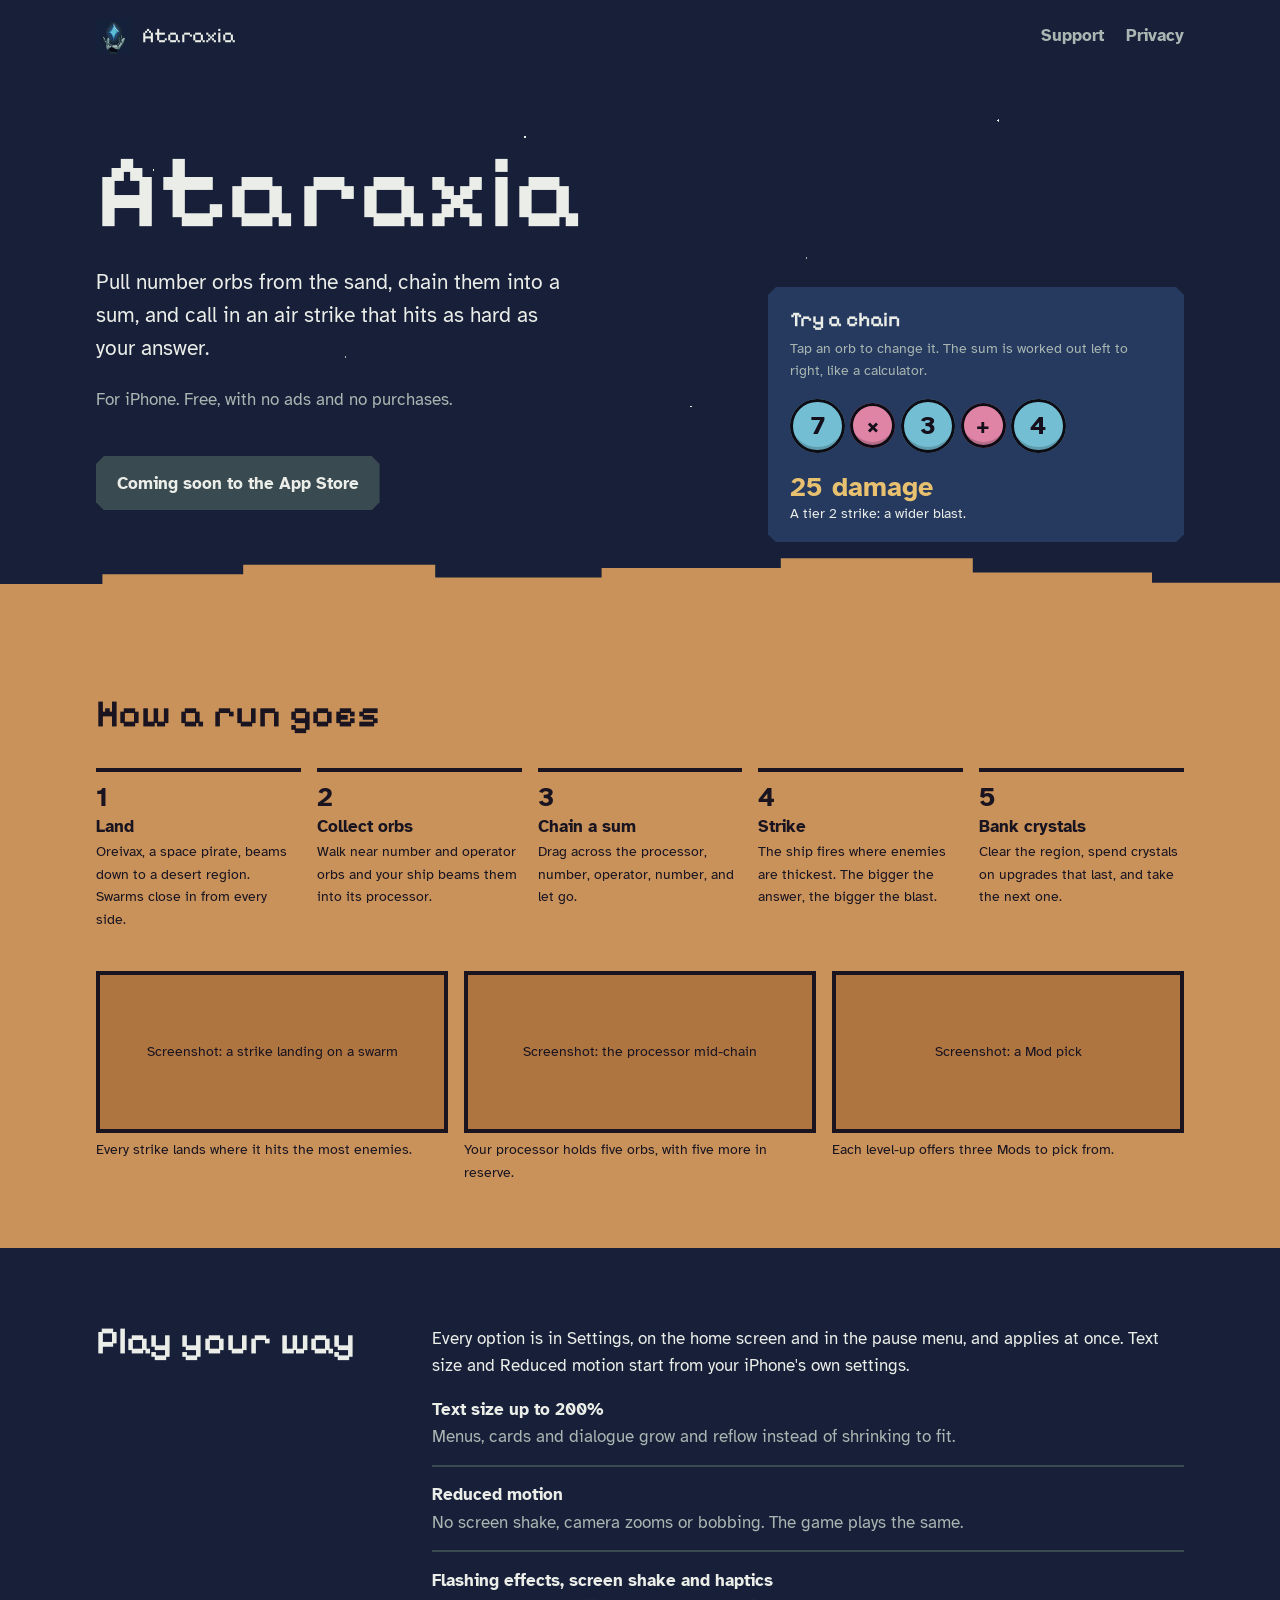
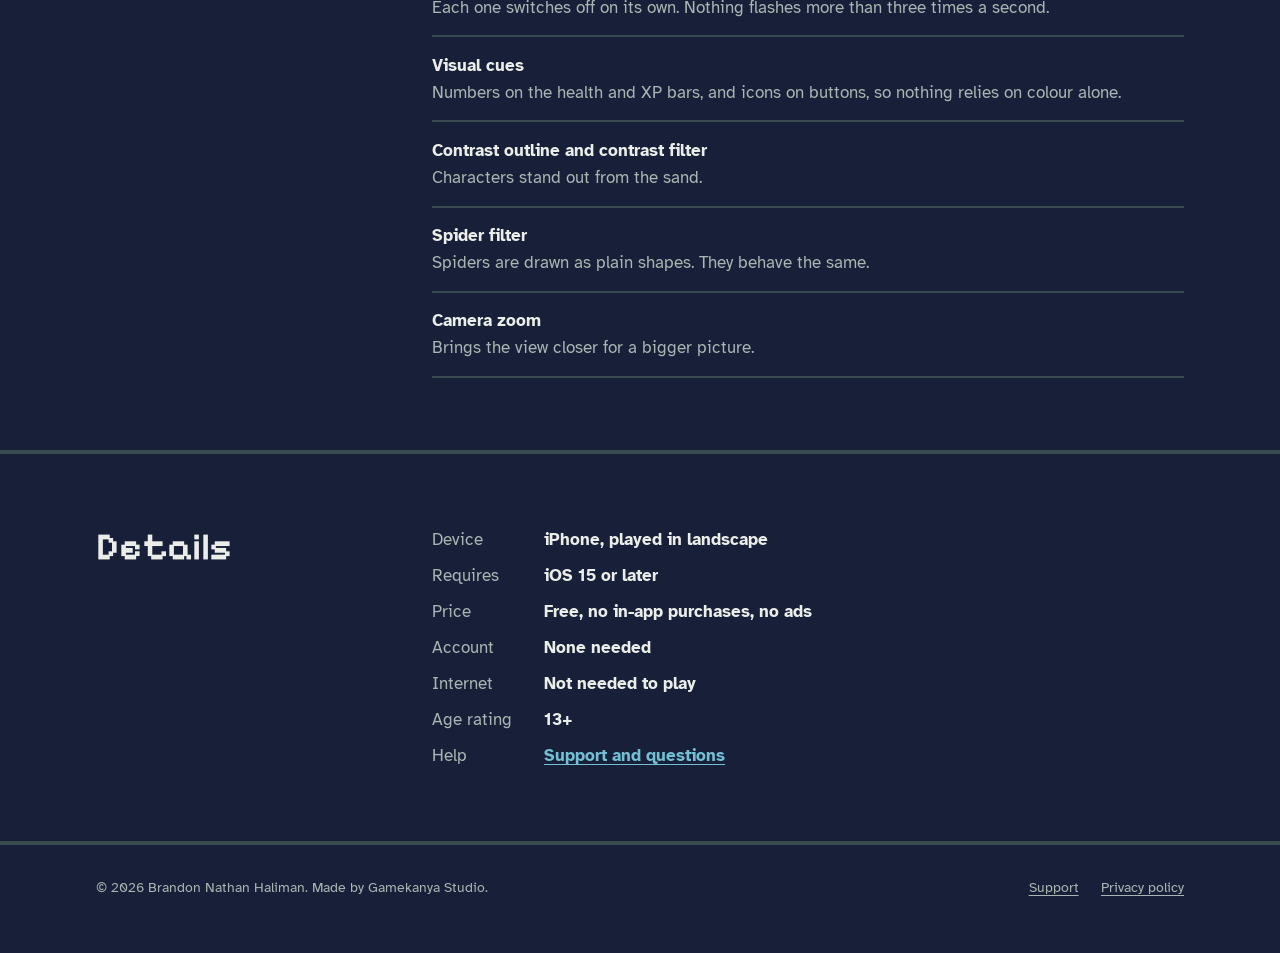
==== index.html @ 7a303ba2 "Add Ataraxia website for GitHub Pages Home (App Store marketing URL), Support and Privacy policy pag" ====
<!doctype html>
<html lang="en">
<head>
  <meta charset="utf-8">
  <meta name="viewport" content="width=device-width, initial-scale=1">
  <title>Ataraxia: chain orbs, call air strikes</title>
  <meta name="description" content="Ataraxia is a top-down action game for iPhone. Pull number orbs from the sand, chain them into a sum and call in an air strike that hits as hard as your answer.">
  <meta property="og:title" content="Ataraxia">
  <meta property="og:description" content="Chain orbs. Call air strikes. A pixel-art action game for iPhone.">
  <meta property="og:image" content="assets/img/icon-512.png">
  <meta name="theme-color" content="#172038">
  <link rel="icon" type="image/png" href="assets/img/favicon-64.png">
  <link rel="apple-touch-icon" href="assets/img/apple-touch-icon.png">
  <link rel="stylesheet" href="assets/site.css">
</head>
<body>
  <a class="skip" href="#main">Skip to content</a>

  <header class="wrap bar">
    <a class="home" href="./"><img src="assets/img/favicon-64.png" alt="" width="36" height="36">Ataraxia</a>
      <nav aria-label="Site">
        <a href="support.html">Support</a>
        <a href="privacy.html">Privacy</a>
      </nav>
    </header>

  <main id="main">
    <div class="sky">
      <img class="ship pixel" src="assets/img/ship.png" alt="" width="223" height="69">
      <section class="wrap hero" aria-labelledby="title">
        <div>
          <h1 id="title">Ataraxia</h1>
          <p class="lede">Pull number orbs from the sand, chain them into a sum, and call in an air strike that hits as hard as your answer.</p>
          <p class="facts-line">For iPhone. Free, with no ads and no purchases.</p>
          <!-- When the app is live: replace this span with
               <a class="store notched" href="[App Store link]">Download on the App Store</a> -->
          <span class="store notched" aria-disabled="true">Coming soon to the App Store</span>
        </div>

        <div class="processor notched" aria-labelledby="try">
          <h2 id="try">Try a chain</h2>
          <p class="hint">Tap an orb to change it. The sum is worked out left to right, like a calculator.</p>
          <div class="chain" id="chain">
            <button class="orb number" type="button" data-kind="number" data-value="7" aria-label="Number 7">7</button>
            <button class="orb operator" type="button" data-kind="operator" data-value="×" aria-label="Times">×</button>
            <button class="orb number" type="button" data-kind="number" data-value="3" aria-label="Number 3">3</button>
            <button class="orb operator" type="button" data-kind="operator" data-value="+" aria-label="Plus">+</button>
            <button class="orb number" type="button" data-kind="number" data-value="4" aria-label="Number 4">4</button>
          </div>
          <p class="result" id="result" aria-live="polite">25 damage<small>A tier 2 strike: a wider blast.</small></p>
        </div>
      </section>
      <div class="ground" aria-hidden="true"></div>
    </div>

      <section class="field" aria-labelledby="how">
        <div class="wrap">
          <h2 id="how">How a run goes</h2>
          <ol class="run">
            <li><h3>Land</h3><p>Oreivax, a space pirate, beams down to a desert region. Swarms close in from every side.</p></li>
            <li><h3>Collect orbs</h3><p>Walk near number and operator orbs and your ship beams them into its processor.</p></li>
            <li><h3>Chain a sum</h3><p>Drag across the processor, number, operator, number, and let go.</p></li>
            <li><h3>Strike</h3><p>The ship fires where enemies are thickest. The bigger the answer, the bigger the blast.</p></li>
            <li><h3>Bank crystals</h3><p>Clear the region, spend crystals on upgrades that last, and take the next one.</p></li>
          </ol>

          <div class="shots">
            <!-- Replace each .frame div with <img src="assets/img/shot-1.png" alt="..."> using your App Store screenshots -->
            <figure><div class="frame">Screenshot: a strike landing on a swarm</div><figcaption>Every strike lands where it hits the most enemies.</figcaption></figure>
            <figure><div class="frame">Screenshot: the processor mid-chain</div><figcaption>Your processor holds five orbs, with five more in reserve.</figcaption></figure>
            <figure><div class="frame">Screenshot: a Mod pick</div><figcaption>Each level-up offers three Mods to pick from.</figcaption></figure>
          </div>
        </div>
      </section>

      <section class="band" aria-labelledby="ways">
        <div class="wrap split">
          <div>
            <h2 id="ways">Play your way</h2>
          </div>
          <div>
            <p>Every option is in Settings, on the home screen and in the pause menu, and applies at once. Text size and Reduced motion start from your iPhone's own settings.</p>
            <ul class="options">
              <li><strong>Text size up to 200%</strong><span>Menus, cards and dialogue grow and reflow instead of shrinking to fit.</span></li>
              <li><strong>Reduced motion</strong><span>No screen shake, camera zooms or bobbing. The game plays the same.</span></li>
              <li><strong>Flashing effects, screen shake and haptics</strong><span>Each one switches off on its own. Nothing flashes more than three times a second.</span></li>
              <li><strong>Visual cues</strong><span>Numbers on the health and XP bars, and icons on buttons, so nothing relies on colour alone.</span></li>
              <li><strong>Contrast outline and contrast filter</strong><span>Characters stand out from the sand.</span></li>
              <li><strong>Spider filter</strong><span>Spiders are drawn as plain shapes. They behave the same.</span></li>
              <li><strong>Camera zoom</strong><span>Brings the view closer for a bigger picture.</span></li>
            </ul>
          </div>
        </div>
      </section>

      <section class="band" aria-labelledby="details">
        <div class="wrap split">
          <div>
            <h2 id="details">Details</h2>
          </div>
          <dl class="facts">
            <dt>Device</dt><dd>iPhone, played in landscape</dd>
            <dt>Requires</dt><dd>iOS 15 or later</dd>
            <dt>Price</dt><dd>Free, no in-app purchases, no ads</dd>
            <dt>Account</dt><dd>None needed</dd>
            <dt>Internet</dt><dd>Not needed to play</dd>
            <dt>Age rating</dt><dd>13+</dd>
            <dt>Help</dt><dd><a href="support.html">Support and questions</a></dd>
          </dl>
        </div>
      </section>
  </main>

  <footer class="foot">
    <div class="wrap">
      <p>© 2026 Brandon Nathan Haliman. Made by Gamekanya Studio.</p>
      <nav aria-label="Footer">
        <a href="support.html">Support</a>
        <a href="privacy.html">Privacy policy</a>
      </nav>
    </div>
  </footer>

  <script src="assets/chain.js" defer></script>
</body>
</html>
---- assets/site.css ----
/* Ataraxia website. Colours are the game's Apollo palette; Pixelify Sans is the game's title font. */

@font-face {
  font-family: "Pixelify Sans";
  src: url("fonts/PixelifySans.woff2") format("woff2");
  font-weight: 400 700;
  font-display: swap;
}
@font-face {
  font-family: "Atkinson Hyperlegible";
  src: url("fonts/atkinson-hyperlegible-latin-400-normal.woff2") format("woff2");
  font-weight: 400;
  font-display: swap;
}
@font-face {
  font-family: "Atkinson Hyperlegible";
  src: url("fonts/atkinson-hyperlegible-latin-400-italic.woff2") format("woff2");
  font-weight: 400;
  font-style: italic;
  font-display: swap;
}
@font-face {
  font-family: "Atkinson Hyperlegible";
  src: url("fonts/atkinson-hyperlegible-latin-700-normal.woff2") format("woff2");
  font-weight: 700;
  font-display: swap;
}

:root {
  --night: #172038;   /* sky and page */
  --deep: #253a5e;    /* panels */
  --slate: #394a50;   /* quiet panels, rules */
  --sand: #c8925a;    /* arena ground */
  --sand-dark: #ae7541;
  --crystal: #73bed3; /* number orbs, links */
  --operator: #df84a5;/* operator orbs */
  --gold: #e8c170;    /* results, strike */
  --text: #ebede9;
  --muted: #a8b5b2;

  --display: "Pixelify Sans", ui-monospace, monospace;
  --body: "Atkinson Hyperlegible", system-ui, -apple-system, sans-serif;

  --measure: 38rem;
  --step--1: 0.875rem;
  --step-0: 1.0625rem;
  --step-1: 1.3rem;
  --step-2: 1.7rem;
  --step-3: 2.4rem;
  --step-4: clamp(3.2rem, 9vw, 6.5rem);
  --notch: 8px;
}

*, *::before, *::after { box-sizing: border-box; }

html { background: var(--night); color: var(--text); }

body {
  margin: 0;
  font-family: var(--body);
  font-size: var(--step-0);
  line-height: 1.6;
  -webkit-text-size-adjust: 100%;
}

img.pixel { image-rendering: pixelated; }

a { color: var(--crystal); text-underline-offset: 0.18em; }
a:hover { color: var(--text); }

:focus-visible {
  outline: 3px solid var(--gold);
  outline-offset: 3px;
}

.skip {
  position: absolute;
  left: 1rem;
  top: -4rem;
  background: var(--gold);
  color: var(--night);
  padding: 0.5rem 0.9rem;
  font-weight: 700;
  z-index: 10;
}
.skip:focus { top: 1rem; }

h1, h2, h3 {
  font-family: var(--display);
  font-weight: 600;
  line-height: 1.1;
  margin: 0;
}
h2 { font-size: var(--step-3); }
h3 { font-size: var(--step-1); }

p { margin: 0 0 1em; }

.wrap {
  width: min(100% - 2.5rem, 68rem);
  margin-inline: auto;
}

/* Notched pixel corners, the same cut the game's UI frames use */
.notched {
  clip-path: polygon(
    var(--notch) 0, calc(100% - var(--notch)) 0, 100% var(--notch),
    100% calc(100% - var(--notch)), calc(100% - var(--notch)) 100%,
    var(--notch) 100%, 0 calc(100% - var(--notch)), 0 var(--notch));
}

/* ---------- Top bar ---------- */

.bar {
  display: flex;
  align-items: center;
  justify-content: space-between;
  gap: 1rem;
  padding-block: 1.1rem;
}
.bar .home {
  display: inline-flex;
  align-items: center;
  gap: 0.6rem;
  font-family: var(--display);
  font-size: var(--step-1);
  color: var(--text);
  text-decoration: none;
}
.bar .home img { width: 36px; height: 36px; border-radius: 8px; }
.bar nav { display: flex; gap: 1.4rem; }
.bar nav a { color: var(--muted); text-decoration: none; font-weight: 700; }
.bar nav a:hover, .bar nav a[aria-current="page"] { color: var(--text); }
.bar nav a[aria-current="page"] { text-decoration: underline; text-decoration-color: var(--gold); text-decoration-thickness: 2px; }

/* ---------- Landing: sky over sand ---------- */

.sky {
  position: relative;
  overflow: hidden;
  background:
    radial-gradient(2px 2px at 12% 18%, var(--text) 50%, transparent 51%),
    radial-gradient(2px 2px at 27% 52%, var(--muted) 50%, transparent 51%),
    radial-gradient(2px 2px at 41% 12%, var(--text) 50%, transparent 51%),
    radial-gradient(2px 2px at 63% 34%, var(--muted) 50%, transparent 51%),
    radial-gradient(2px 2px at 78% 9%, var(--text) 50%, transparent 51%),
    radial-gradient(2px 2px at 88% 46%, var(--muted) 50%, transparent 51%),
    radial-gradient(2px 2px at 54% 61%, var(--text) 50%, transparent 51%),
    var(--night);
}

.hero {
  position: relative;
  z-index: 1;
  display: grid;
  grid-template-columns: minmax(0, 1fr) minmax(0, 26rem);
  gap: 2.5rem 3rem;
  align-items: end;
  padding-block: 4rem 0;
}

.hero h1 {
  font-size: var(--step-4);
  letter-spacing: 0.01em;
}
.hero .lede {
  font-size: var(--step-1);
  max-width: 30rem;
  margin-top: 1rem;
  color: var(--text);
}
.hero .facts-line { color: var(--muted); margin-top: 0.5rem; }

.store {
  display: inline-block;
  margin-top: 1.6rem;
  padding: 0.85rem 1.3rem;
  background: var(--gold);
  color: var(--night);
  font-weight: 700;
  text-decoration: none;
}
.store[aria-disabled="true"] { background: var(--slate); color: var(--text); cursor: default; }

.ship {
  position: absolute;
  top: 0.5rem;
  right: -240px;
  width: 223px;
  animation: cross 26s linear 0.6s 1 forwards;
}
@keyframes cross {
  to { transform: translateX(calc(-100vw - 260px)); }
}

/* The dune: a stepped pixel edge between sky and ground */
.ground {
  height: 64px;
  margin-top: 3rem;
  margin-bottom: -1px;   /* no hairline seam against the sand section below */
  background: var(--sand);
  clip-path: polygon(0 40%, 8% 40%, 8% 25%, 19% 25%, 19% 10%, 34% 10%, 34% 30%, 47% 30%, 47% 15%, 61% 15%, 61% 0, 76% 0, 76% 22%, 90% 22%, 90% 38%, 100% 38%, 100% 100%, 0 100%);
}

/* ---------- The processor demo ---------- */

.processor {
  background: var(--deep);
  padding: 1.4rem 1.4rem 1.2rem;
  margin-bottom: -2rem;
  position: relative;
  z-index: 1;
}
.processor h2 { font-size: var(--step-1); }
.processor p.hint { color: var(--muted); font-size: var(--step--1); margin: 0.35rem 0 1rem; }

.chain {
  display: flex;
  align-items: center;
  gap: 0.35rem;
  flex-wrap: wrap;
}
.orb {
  width: 3.4rem;
  height: 3.4rem;
  border: 0;
  border-radius: 50%;
  font-family: var(--body);
  font-size: 1.6rem;
  font-weight: 700;
  color: #140f1a;
  cursor: pointer;
  box-shadow: inset 0 0 0 3px #0d0b14, inset 0 -6px 0 rgba(0, 0, 0, 0.18);
}
.orb.number { background: var(--crystal); }
.orb.operator { background: var(--operator); width: 2.8rem; height: 2.8rem; font-size: 1.4rem; }
.orb:active { transform: translateY(2px); }

.result {
  margin: 1.1rem 0 0;
  font-weight: 700;
  font-size: var(--step-2);
  line-height: 1.2;
  color: var(--gold);
}
.result small {
  display: block;
  font-weight: 400;
  margin-top: 0.2rem;
  font-family: var(--body);
  font-size: var(--step--1);
  color: var(--text);
}

/* ---------- Sections on the ground ---------- */

.field { background: var(--sand); color: #1a1420; padding-block: 4.5rem 4rem; }
.field a { color: #1a1420; }
.field h2 { color: #1a1420; }

.run {
  list-style: none;
  padding: 0;
  margin: 2rem 0 0;
  display: grid;
  grid-template-columns: repeat(5, minmax(0, 1fr));
  gap: 1rem;
  counter-reset: step;
}
.run li {
  counter-increment: step;
  border-top: 4px solid #1a1420;
  padding-top: 0.8rem;
}
.run li::before {
  content: counter(step);
  font-weight: 700;
  font-size: var(--step-2);
  display: block;
  line-height: 1;
  margin-bottom: 0.4rem;
}
.run h3 { font-size: var(--step-0); font-family: var(--body); font-weight: 700; margin-bottom: 0.3rem; }
.run p { font-size: var(--step--1); margin: 0; }

.shots {
  display: grid;
  grid-template-columns: repeat(3, minmax(0, 1fr));
  gap: 1rem;
  margin-top: 2.5rem;
}
.shots figure { margin: 0; }
.shots .frame {
  aspect-ratio: 2622 / 1206;
  background: var(--sand-dark);
  border: 4px solid #1a1420;
  display: grid;
  place-items: center;
  font-size: var(--step--1);
  text-align: center;
  padding: 0.5rem;
}
.shots img { width: 100%; height: auto; display: block; border: 4px solid #1a1420; }
.shots figcaption { font-size: var(--step--1); margin-top: 0.4rem; }

/* ---------- Night sections ---------- */

.band { padding-block: 4.5rem; }
.band + .band { border-top: 4px solid var(--slate); }

.split {
  display: grid;
  grid-template-columns: minmax(0, 18rem) minmax(0, 1fr);
  gap: 1.5rem 3rem;
}
.split > div > p:first-child { margin-top: 0.3rem; }

.options { list-style: none; padding: 0; margin: 0; }
.options li {
  padding: 0.9rem 0;
  border-bottom: 2px solid var(--slate);
}
.options li:first-child { padding-top: 0; }
.options strong { display: block; font-size: var(--step-0); }
.options span { color: var(--muted); }

.facts {
  display: grid;
  grid-template-columns: max-content 1fr;
  gap: 0.55rem 2rem;
  margin: 0;
}
.facts dt { color: var(--muted); }
.facts dd { margin: 0; font-weight: 700; }

/* ---------- Reading pages (privacy, support) ---------- */

.page { padding-block: 3rem 5rem; }
.page header { max-width: var(--measure); margin-bottom: 2.5rem; }
.page h1 { font-size: var(--step-3); margin-bottom: 0.6rem; }
.page .updated { color: var(--muted); }
.prose { max-width: var(--measure); }
.prose h2 { font-size: var(--step-1); margin: 2.4rem 0 0.7rem; color: var(--gold); }
.prose ul { padding-left: 1.2rem; margin: 0 0 1em; }
.prose li { margin-bottom: 0.4rem; }

.contact {
  background: var(--deep);
  padding: 1.3rem 1.4rem;
  margin: 0 0 2.5rem;
  max-width: var(--measure);
}
.contact p { margin: 0; }
.contact a { font-weight: 700; font-size: var(--step-1); }

details {
  border-bottom: 2px solid var(--slate);
  max-width: var(--measure);
}
summary {
  cursor: pointer;
  padding: 1rem 0;
  font-weight: 700;
  list-style: none;
  display: flex;
  justify-content: space-between;
  gap: 1rem;
}
summary::-webkit-details-marker { display: none; }
summary::after {
  content: "+";
  font-family: var(--display);
  color: var(--crystal);
  font-size: 1.4rem;
  line-height: 1;
}
details[open] summary::after { content: "\2212"; }
details > div { padding-bottom: 1rem; }

/* ---------- Footer ---------- */

.foot {
  border-top: 4px solid var(--slate);
  padding-block: 2rem 2.5rem;
  color: var(--muted);
  font-size: var(--step--1);
}
.foot .wrap { display: flex; flex-wrap: wrap; justify-content: space-between; gap: 1rem; }
.foot nav { display: flex; gap: 1.4rem; }
.foot a { color: var(--muted); }

/* ---------- Small screens ---------- */

@media (max-width: 860px) {
  .hero { grid-template-columns: 1fr; padding-top: 2rem; }
  .run { grid-template-columns: 1fr 1fr; }
  .shots { grid-template-columns: 1fr; }
  .split { grid-template-columns: 1fr; }
}
@media (max-width: 480px) {
  .run { grid-template-columns: 1fr; }
  .bar nav { gap: 1rem; }
  .orb { width: 3rem; height: 3rem; }
  .orb.operator { width: 2.5rem; height: 2.5rem; }
}

@media (max-width: 600px) {
  .ship { display: none; }
}

@media (prefers-reduced-motion: reduce) {
  .ship { animation: none; right: 4%; }
  .orb:active { transform: none; }
}

/* Long addresses (the support email) wrap instead of overflowing on narrow phones. */
a[href^="mailto:"] { overflow-wrap: anywhere; }
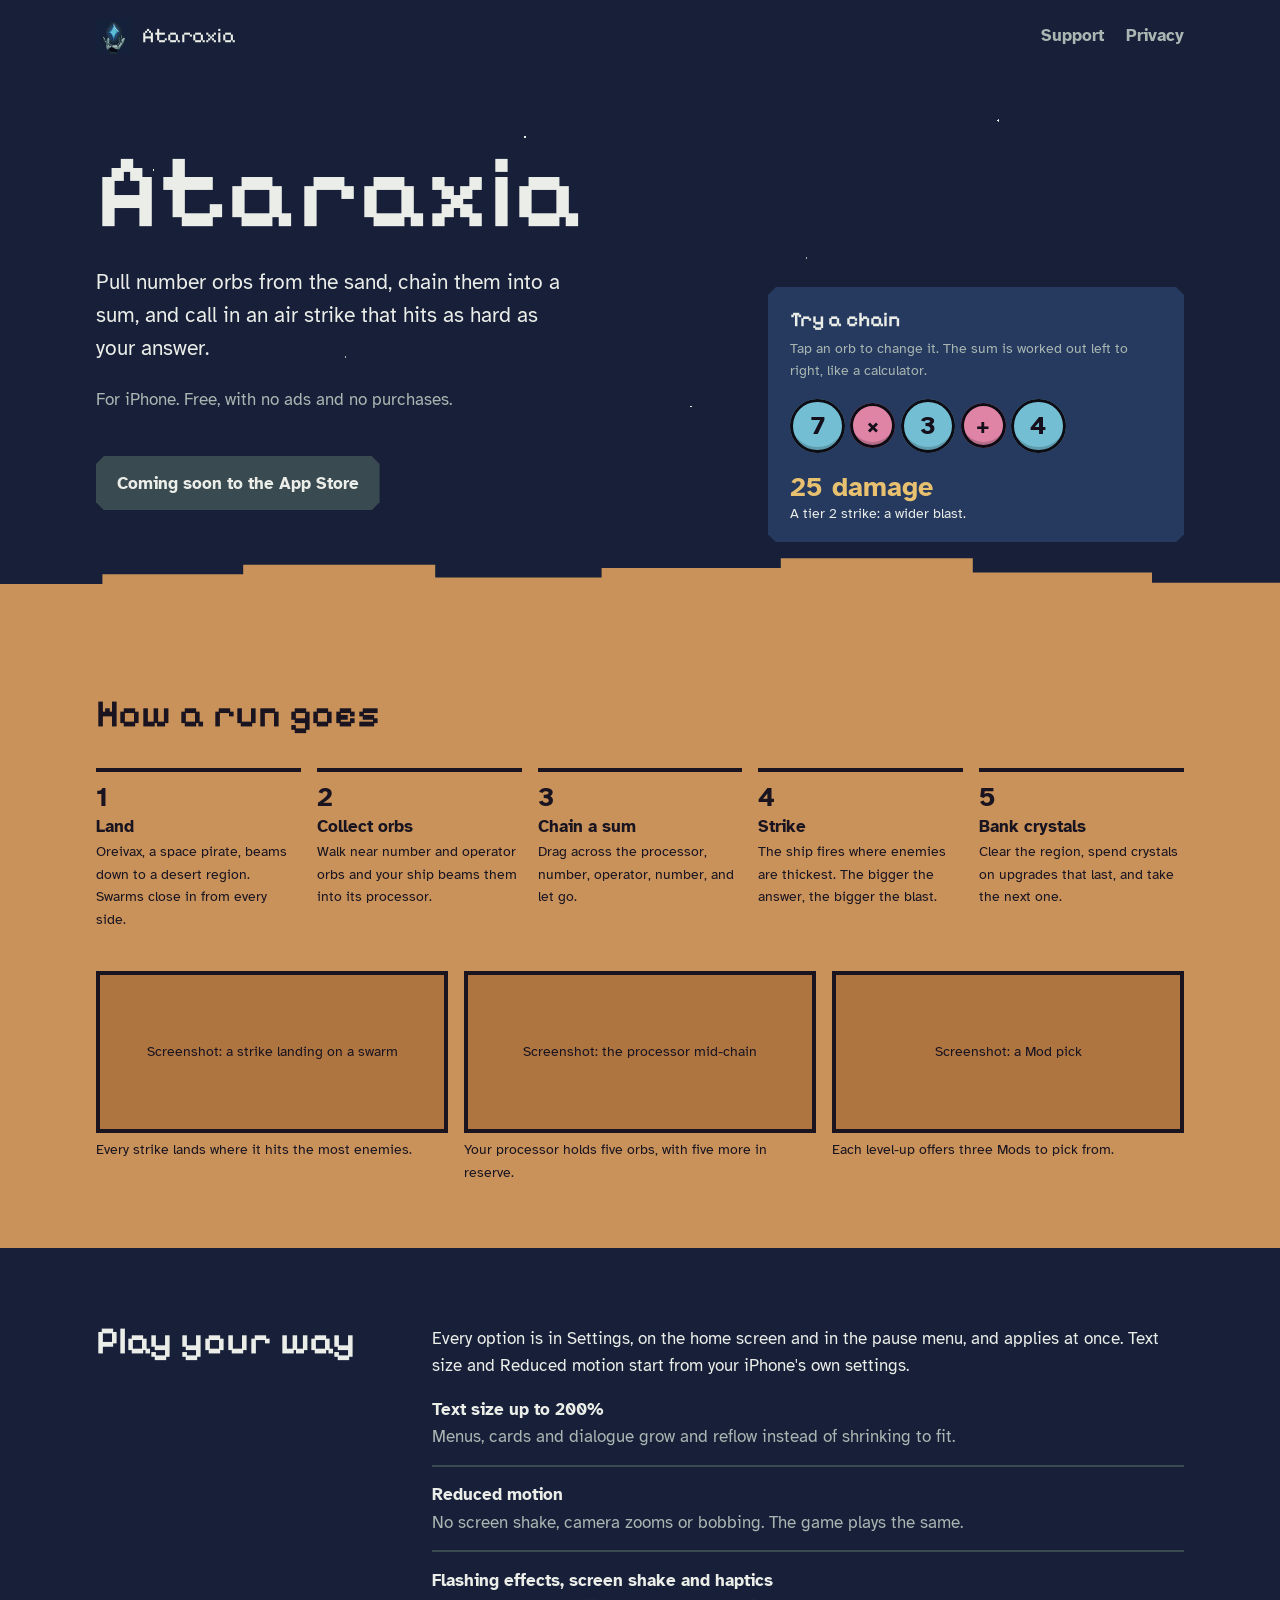
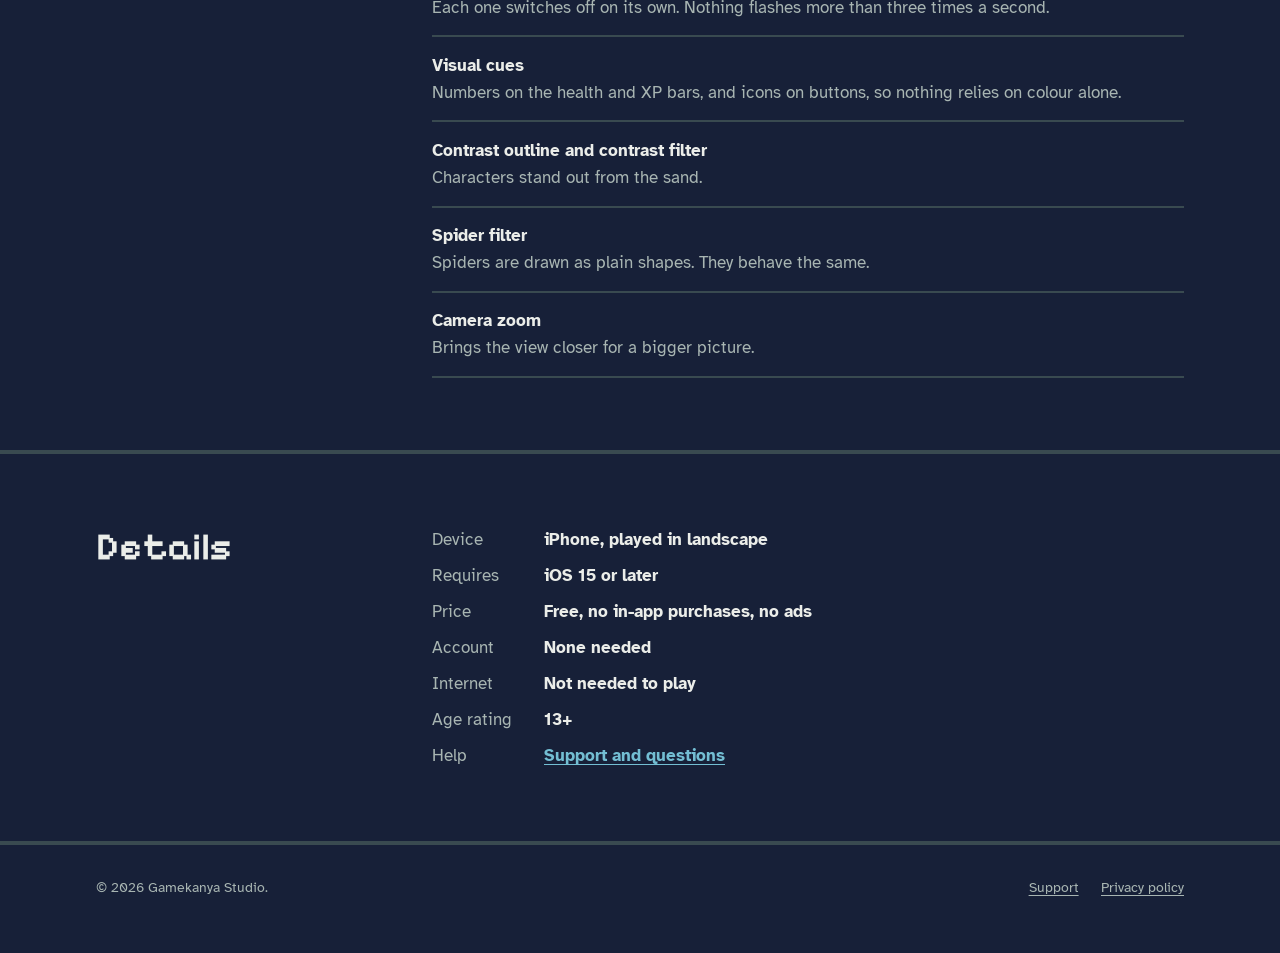
==== commit 45ab94f9: "Update copyright to Gamekanya Studio and support email" ====
--- a/index.html
+++ b/index.html
@@ -113,7 +113,7 @@
 
   <footer class="foot">
     <div class="wrap">
-      <p>© 2026 Brandon Nathan Haliman. Made by Gamekanya Studio.</p>
+      <p>© 2026 Gamekanya Studio.</p>
       <nav aria-label="Footer">
         <a href="support.html">Support</a>
         <a href="privacy.html">Privacy policy</a>
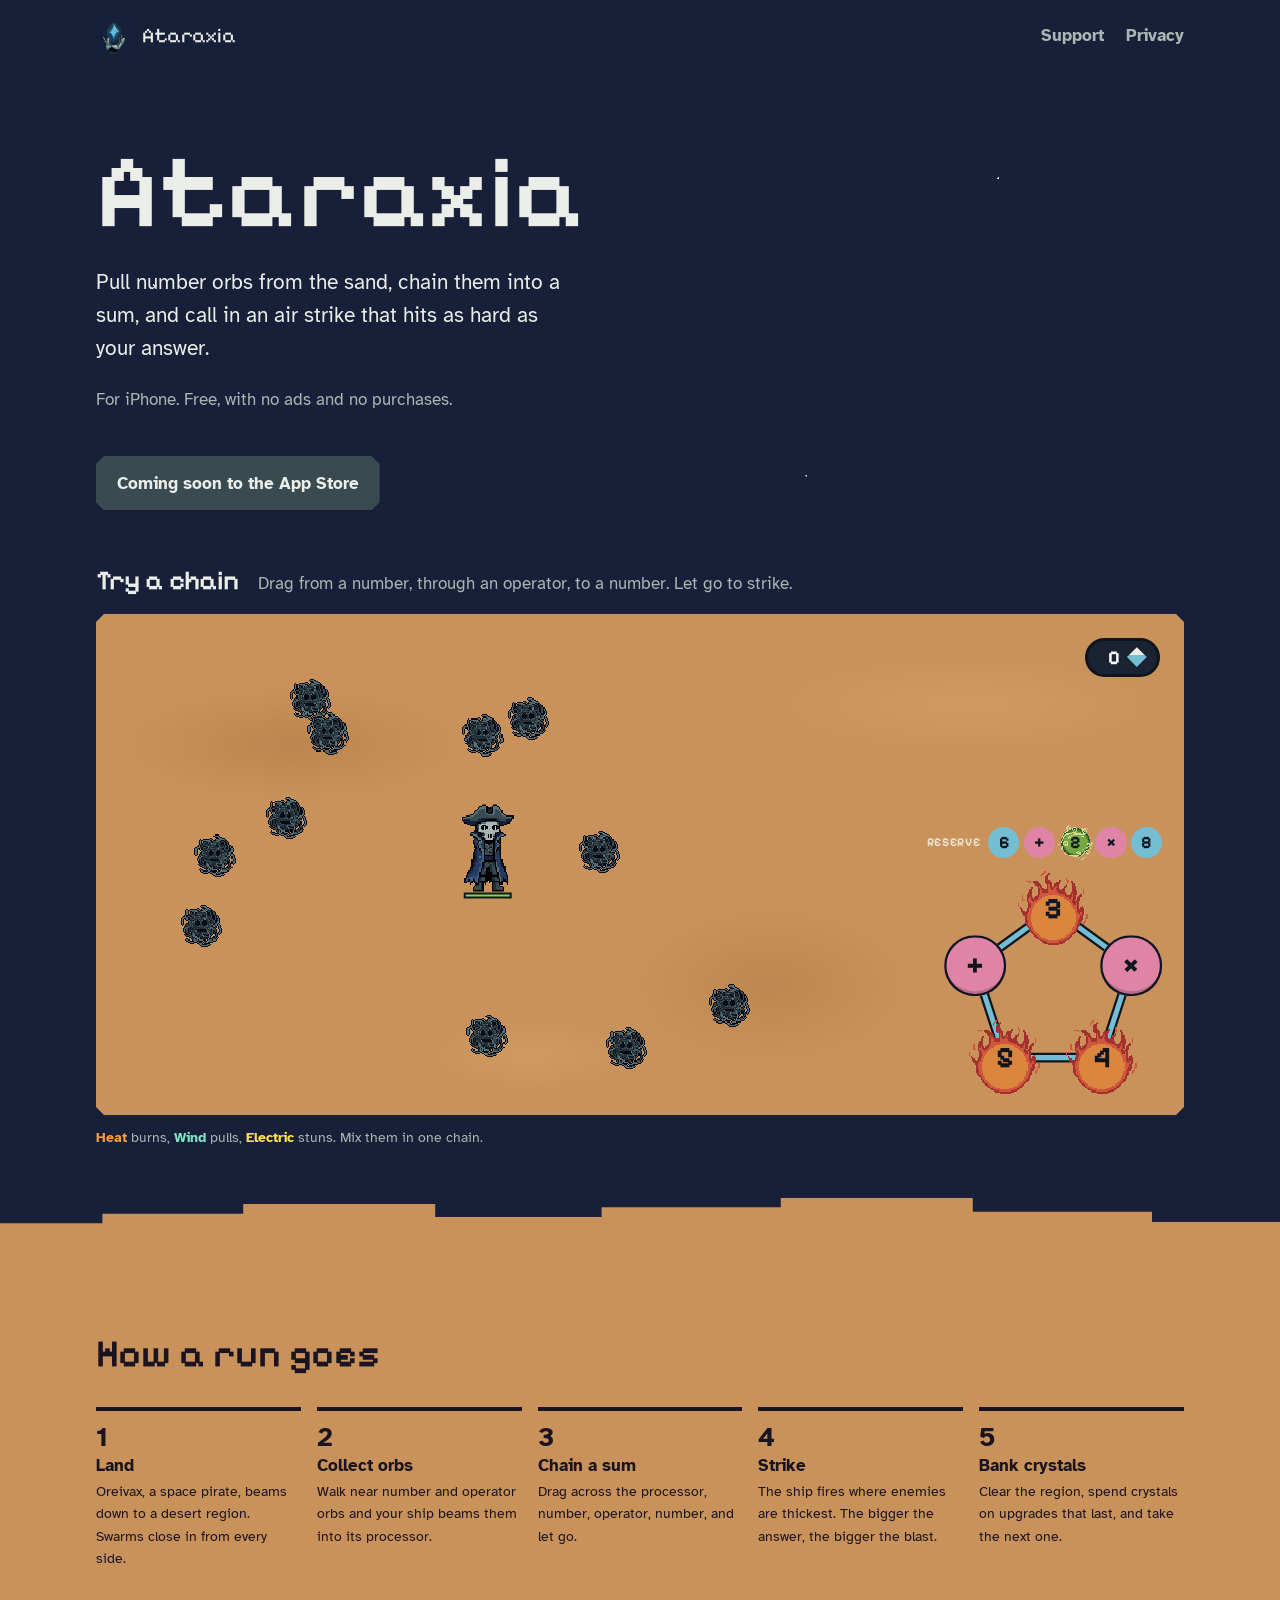
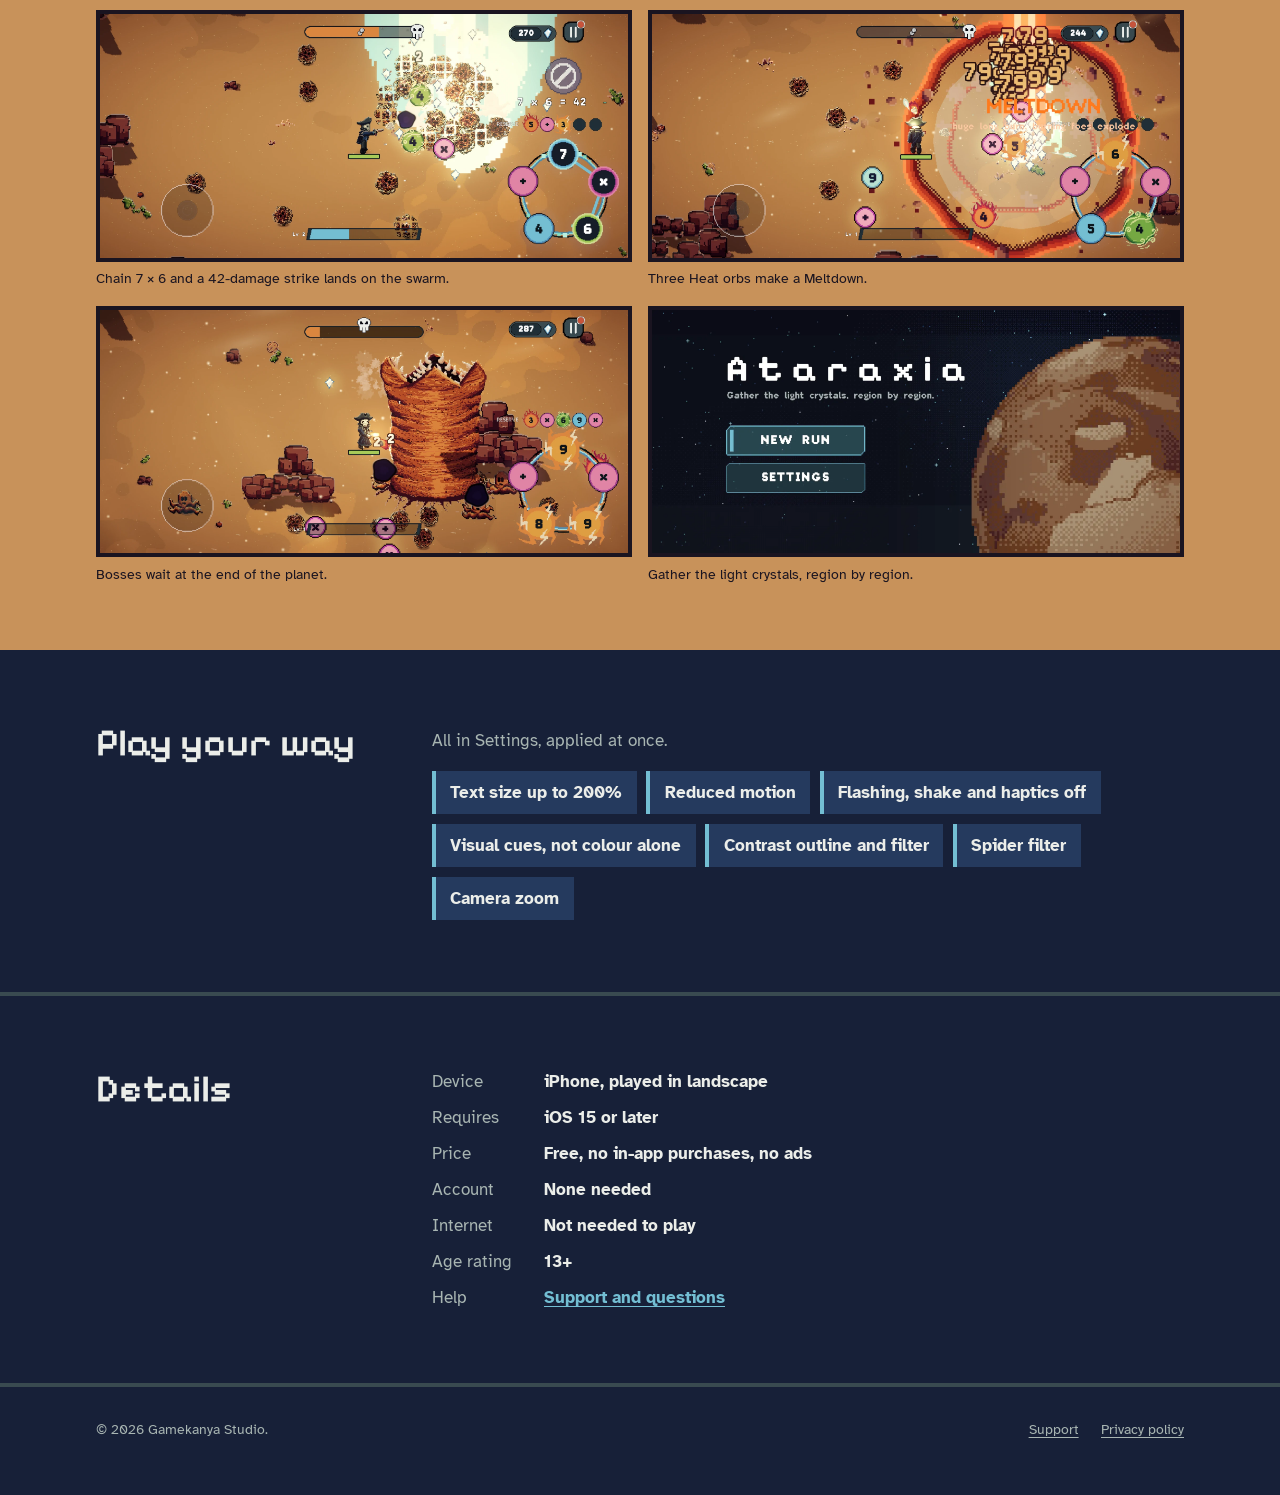
==== commit 4f6a1e11: "Make Try a chain a playable processor demo and add screenshots The demo now copies the game: the 5-s" ====
--- a/index.html
+++ b/index.html
@@ -36,19 +36,34 @@
                <a class="store notched" href="[App Store link]">Download on the App Store</a> -->
           <span class="store notched" aria-disabled="true">Coming soon to the App Store</span>
         </div>
+      </section>
 
-        <div class="processor notched" aria-labelledby="try">
+      <section class="wrap demo" aria-labelledby="try">
+        <div class="demo-head">
           <h2 id="try">Try a chain</h2>
-          <p class="hint">Tap an orb to change it. The sum is worked out left to right, like a calculator.</p>
-          <div class="chain" id="chain">
-            <button class="orb number" type="button" data-kind="number" data-value="7" aria-label="Number 7">7</button>
-            <button class="orb operator" type="button" data-kind="operator" data-value="×" aria-label="Times">×</button>
-            <button class="orb number" type="button" data-kind="number" data-value="3" aria-label="Number 3">3</button>
-            <button class="orb operator" type="button" data-kind="operator" data-value="+" aria-label="Plus">+</button>
-            <button class="orb number" type="button" data-kind="number" data-value="4" aria-label="Number 4">4</button>
+          <p>Drag from a number, through an operator, to a number. Let go to strike.</p>
+        </div>
+        <div class="arena notched" id="arena">
+          <div class="foes" aria-hidden="true"><div class="oreivax"></div></div>
+          <div class="fx" aria-hidden="true"><svg class="fx-svg"></svg></div>
+          <p class="crystals" aria-hidden="true"><b>0</b></p>
+          <div class="readout">
+            <p class="eq" aria-hidden="true"></p>
+            <p class="mix" aria-hidden="true"></p>
+            <button class="fire" type="button" hidden>Strike</button>
           </div>
-          <p class="result" id="result" aria-live="polite">25 damage<small>A tier 2 strike: a wider blast.</small></p>
+          <div class="reserve"><span class="reserve-label" aria-hidden="true">Reserve</span><span class="reserve-orbs" role="img"></span></div>
+          <div class="proc" role="group" aria-label="Processor">
+            <svg viewBox="0 0 100 100" aria-hidden="true"></svg>
+            <button class="slot" type="button" data-i="0"></button>
+            <button class="slot" type="button" data-i="1"></button>
+            <button class="slot" type="button" data-i="2"></button>
+            <button class="slot" type="button" data-i="3"></button>
+            <button class="slot" type="button" data-i="4"></button>
+          </div>
         </div>
+        <p class="legend"><span class="heat">Heat</span> burns, <span class="wind">Wind</span> pulls, <span class="electric">Electric</span> stuns. Mix them in one chain.</p>
+        <p class="visually-hidden" id="announce" aria-live="polite"></p>
       </section>
       <div class="ground" aria-hidden="true"></div>
     </div>
@@ -65,10 +80,10 @@
           </ol>
 
           <div class="shots">
-            <!-- Replace each .frame div with <img src="assets/img/shot-1.png" alt="..."> using your App Store screenshots -->
-            <figure><div class="frame">Screenshot: a strike landing on a swarm</div><figcaption>Every strike lands where it hits the most enemies.</figcaption></figure>
-            <figure><div class="frame">Screenshot: the processor mid-chain</div><figcaption>Your processor holds five orbs, with five more in reserve.</figcaption></figure>
-            <figure><div class="frame">Screenshot: a Mod pick</div><figcaption>Each level-up offers three Mods to pick from.</figcaption></figure>
+            <figure><img src="assets/img/shot-chain.webp" alt="Oreivax faces a swarm in the desert while the processor shows the chain 7 times 6 equals 42." width="2000" height="921" loading="lazy"><figcaption>Chain 7 × 6 and a 42-damage strike lands on the swarm.</figcaption></figure>
+            <figure><img src="assets/img/shot-meltdown.webp" alt="Three Heat orbs make a Meltdown: a ring of fire with 79 damage numbers stacked over the enemies." width="2000" height="921" loading="lazy"><figcaption>Three Heat orbs make a Meltdown.</figcaption></figure>
+            <figure><img src="assets/img/shot-boss.webp" alt="A giant sand worm boss rises from the dunes beside Oreivax." width="2000" height="921" loading="lazy"><figcaption>Bosses wait at the end of the planet.</figcaption></figure>
+            <figure><img src="assets/img/shot-title.webp" alt="The Ataraxia title screen: a pixel planet, New Run and Settings buttons." width="2000" height="921" loading="lazy"><figcaption>Gather the light crystals, region by region.</figcaption></figure>
           </div>
         </div>
       </section>
@@ -79,15 +94,15 @@
             <h2 id="ways">Play your way</h2>
           </div>
           <div>
-            <p>Every option is in Settings, on the home screen and in the pause menu, and applies at once. Text size and Reduced motion start from your iPhone's own settings.</p>
-            <ul class="options">
-              <li><strong>Text size up to 200%</strong><span>Menus, cards and dialogue grow and reflow instead of shrinking to fit.</span></li>
-              <li><strong>Reduced motion</strong><span>No screen shake, camera zooms or bobbing. The game plays the same.</span></li>
-              <li><strong>Flashing effects, screen shake and haptics</strong><span>Each one switches off on its own. Nothing flashes more than three times a second.</span></li>
-              <li><strong>Visual cues</strong><span>Numbers on the health and XP bars, and icons on buttons, so nothing relies on colour alone.</span></li>
-              <li><strong>Contrast outline and contrast filter</strong><span>Characters stand out from the sand.</span></li>
-              <li><strong>Spider filter</strong><span>Spiders are drawn as plain shapes. They behave the same.</span></li>
-              <li><strong>Camera zoom</strong><span>Brings the view closer for a bigger picture.</span></li>
+            <p class="ways-note">All in Settings, applied at once.</p>
+            <ul class="chips">
+              <li>Text size up to 200%</li>
+              <li>Reduced motion</li>
+              <li>Flashing, shake and haptics off</li>
+              <li>Visual cues, not colour alone</li>
+              <li>Contrast outline and filter</li>
+              <li>Spider filter</li>
+              <li>Camera zoom</li>
             </ul>
           </div>
         </div>
--- a/assets/site.css
+++ b/assets/site.css
@@ -153,9 +153,6 @@
   position: relative;
   z-index: 1;
   display: grid;
-  grid-template-columns: minmax(0, 1fr) minmax(0, 26rem);
-  gap: 2.5rem 3rem;
-  align-items: end;
   padding-block: 4rem 0;
 }
 
@@ -202,54 +199,357 @@
   clip-path: polygon(0 40%, 8% 40%, 8% 25%, 19% 25%, 19% 10%, 34% 10%, 34% 30%, 47% 30%, 47% 15%, 61% 15%, 61% 0, 76% 0, 76% 22%, 90% 22%, 90% 38%, 100% 38%, 100% 100%, 0 100%);
 }
 
-/* ---------- The processor demo ---------- */
-
-.processor {
-  background: var(--deep);
-  padding: 1.4rem 1.4rem 1.2rem;
-  margin-bottom: -2rem;
+/* ---------- Try a chain: the arena and processor, as in the game ---------- */
+
+.demo { position: relative; z-index: 1; padding-top: 3.5rem; }
+.demo-head { display: flex; flex-wrap: wrap; align-items: baseline; gap: 0.4rem 1.2rem; margin-bottom: 1rem; }
+.demo-head h2 { font-size: var(--step-2); }
+.demo-head p { margin: 0; color: var(--muted); }
+
+.arena {
+  --pw: clamp(150px, 21cqw, 250px);   /* processor width */
+  --e: 40px;                          /* sprite size, set by chain.js */
   position: relative;
-  z-index: 1;
-}
-.processor h2 { font-size: var(--step-1); }
-.processor p.hint { color: var(--muted); font-size: var(--step--1); margin: 0.35rem 0 1rem; }
-
-.chain {
+  container-type: inline-size;
+  aspect-ratio: 2000 / 921;
+  overflow: hidden;
+  background:
+    radial-gradient(ellipse 22% 16% at 18% 26%, rgba(174, 117, 65, 0.45), transparent 70%),
+    radial-gradient(ellipse 18% 22% at 62% 74%, rgba(174, 117, 65, 0.4), transparent 70%),
+    radial-gradient(ellipse 26% 14% at 80% 18%, rgba(222, 170, 110, 0.35), transparent 70%),
+    radial-gradient(ellipse 14% 10% at 40% 88%, rgba(222, 170, 110, 0.35), transparent 70%),
+    #c8925a;
+  -webkit-user-select: none;
+  user-select: none;
+  -webkit-touch-callout: none;
+}
+.arena p { margin: 0; }
+
+.foes, .fx { position: absolute; inset: 0; pointer-events: none; }
+.fx { z-index: 2000; }
+.fx-svg { position: absolute; inset: 0; width: 100%; height: 100%; overflow: visible; }
+.fx-svg polyline {
+  fill: none;
+  stroke: #ffe14d;
+  stroke-width: 3;
+  stroke-linejoin: bevel;
+  filter: drop-shadow(0 0 4px #ffe14d);
+  animation: fade 0.45s ease-out forwards;
+}
+
+/* Sprites: the game's own sheets, stepped frame by frame */
+.foe, .oreivax {
+  position: absolute;
+  left: 0;
+  top: 0;
+  image-rendering: pixelated;
+  background-repeat: no-repeat;
+}
+.foe {
+  width: var(--e);
+  height: var(--e);
+  margin: calc(var(--e) / -2) 0 0 calc(var(--e) / -2);
+  background-image: url("img/sprites/tumbleweed.png");
+  background-size: calc(var(--e) * 8) var(--e);
+  animation: roll 0.8s steps(8) infinite;
+  will-change: transform;
+}
+.foe.hit { animation: roll 0.8s steps(8) infinite, flash 0.18s steps(1); }
+.foe.burning { filter: drop-shadow(0 0 3px #ff7a1a) drop-shadow(0 0 1px #ffb15c) sepia(0.6); }
+.foe.slowed { filter: drop-shadow(0 0 3px #7fe3c4); }
+.foe.stunned { animation-play-state: paused; filter: drop-shadow(0 0 4px #ffe14d) brightness(1.5) sepia(1) saturate(3); }
+.foe.dead { animation: die 0.35s ease-in forwards; }
+@keyframes roll { to { background-position-x: calc(var(--e) * -8); } }
+@keyframes flash { 0% { filter: brightness(3); } }
+@keyframes die { to { opacity: 0; scale: 0.3; } }
+
+.oreivax {
+  width: calc(var(--e) * 1.6);
+  height: calc(var(--e) * 1.6);
+  margin: calc(var(--e) * -1.1) 0 0 calc(var(--e) * -0.8);
+  background-image: url("img/sprites/oreivax-idle.png");
+  background-size: calc(var(--e) * 1.6 * 6) calc(var(--e) * 1.6);
+  animation: idle 0.9s steps(6) infinite;
+}
+.oreivax::after {   /* the green health bar under him, as in the game */
+  content: "";
+  position: absolute;
+  left: 22%;
+  right: 22%;
+  bottom: -8%;
+  height: 7%;
+  background: #8fd14f;
+  border: 2px solid #10141f;
+}
+@keyframes idle { to { background-position-x: calc(var(--e) * -1.6 * 6); } }
+
+.crystals {
+  position: absolute;
+  top: 2.2cqw;
+  right: 2.2cqw;
+  z-index: 2001;
   display: flex;
   align-items: center;
-  gap: 0.35rem;
-  flex-wrap: wrap;
-}
-.orb {
-  width: 3.4rem;
-  height: 3.4rem;
+  gap: 0.5em;
+  padding: 0.25em 0.7em 0.25em 1em;
+  background: #1b2333;
+  border: 3px solid #10141f;
+  border-radius: 999px;
+  font: 700 clamp(15px, 1.8cqw, 24px) var(--display);
+  color: #fff;
+}
+.crystals::after {
+  content: "";
+  width: 0.7em;
+  height: 0.7em;
+  background: linear-gradient(135deg, #ebede9 40%, #73bed3 41%);
+  transform: rotate(45deg);
+}
+
+/* Damage numbers and mix names */
+.pop {
+  position: absolute;
+  transform: translate(-50%, -50%);
+  font: 700 clamp(15px, 2.1cqw, 28px) var(--display);
+  color: #f6e7c1;
+  text-shadow: 2px 0 #10141f, -2px 0 #10141f, 0 2px #10141f, 0 -2px #10141f, 2px 2px #10141f;
+  white-space: nowrap;
+  animation: rise 0.8s ease-out forwards;
+}
+.pop.burn { color: #ff9a3d; font-size: clamp(12px, 1.5cqw, 20px); }
+.pop.zap { color: #ffe14d; font-size: clamp(12px, 1.5cqw, 20px); }
+.pop.mixname { font-size: clamp(18px, 3cqw, 40px); text-transform: uppercase; letter-spacing: 0.04em; color: #73bed3; animation-duration: 1.3s; }
+.pop.c-ff7a1a { color: #ff7a1a; }
+.pop.c-7fe3c4 { color: #7fe3c4; }
+.pop.c-ffe14d { color: #ffe14d; }
+@keyframes rise {
+  0% { opacity: 0; transform: translate(-50%, -20%) scale(0.7); }
+  15% { opacity: 1; transform: translate(-50%, -60%) scale(1.1); }
+  100% { opacity: 0; transform: translate(-50%, -180%) scale(1); }
+}
+
+/* Strike: the beam sheet, its ring, fire zones */
+.beam {
+  position: absolute;
+  width: var(--bw);
+  height: calc(var(--bw) * 2);
+  background: url("img/sprites/raybeam.png") 0 0 / calc(var(--bw) * 14) 100% no-repeat;
+  image-rendering: pixelated;
+  animation: beam 0.62s steps(14) forwards;
+}
+.beam.ult { animation-duration: 0.8s; }
+.beam.tint-ff7a1a { filter: hue-rotate(200deg) saturate(3.2) brightness(1.05); }
+.beam.tint-7fe3c4 { filter: hue-rotate(-28deg) saturate(1.4) brightness(1.1); }
+.beam.tint-ffe14d { filter: hue-rotate(215deg) saturate(3) brightness(1.35); }
+@keyframes beam { to { background-position-x: calc(var(--bw) * -14); } }
+
+.ring-fx {
+  position: absolute;
+  border-radius: 50%;
+  border: max(3px, 0.45cqw) dashed var(--c);
+  background: radial-gradient(circle, transparent 45%, color-mix(in srgb, var(--c) 35%, transparent) 70%, transparent 71%);
+  transform: translate(-50%, -50%) scale(0.2);
+  animation: ring 0.5s ease-out forwards;
+}
+.ring-fx.big { border-width: max(4px, 0.7cqw); animation-duration: 0.7s; }
+.ring-fx.small { animation-duration: 0.35s; }
+.ring-fx.well { animation: well 0.8s ease-in forwards; }
+@keyframes ring {
+  0% { opacity: 1; transform: translate(-50%, -50%) scale(0.2); }
+  60% { opacity: 1; }
+  100% { opacity: 0; transform: translate(-50%, -50%) scale(1); }
+}
+@keyframes well {
+  0% { opacity: 0; transform: translate(-50%, -50%) scale(1.1) rotate(0); }
+  30% { opacity: 1; }
+  100% { opacity: 0; transform: translate(-50%, -50%) scale(0.2) rotate(200deg); }
+}
+
+.zone {
+  position: absolute;
+  border-radius: 50%;
+  transform: translate(-50%, -50%);
+  background: radial-gradient(circle, rgba(255, 177, 92, 0.55), rgba(255, 122, 26, 0.35) 55%, transparent 70%);
+  animation: zonein 0.4s ease-out, fade 2s linear forwards;
+}
+@keyframes zonein { from { transform: translate(-50%, -50%) scale(0.3); } }
+@keyframes fade { 0%, 70% { opacity: 1; } 100% { opacity: 0; } }
+
+/* Readout: the operation as it is built, and the mix it makes */
+.readout {
+  position: absolute;
+  z-index: 2001;
+  right: calc(var(--pw) + 3cqw);
+  bottom: calc(var(--pw) * 0.42);
+  display: flex;
+  flex-direction: column;
+  align-items: flex-end;
+  gap: 0.2rem;
+  text-align: right;
+  pointer-events: none;
+  font-family: var(--display);
+  color: #fff;
+  text-shadow: 2px 0 #10141f, -2px 0 #10141f, 0 2px #10141f, 0 -2px #10141f;
+}
+.eq { font-size: clamp(20px, 2.8cqw, 36px); font-weight: 700; letter-spacing: 0.08em; min-height: 1.2em; }
+.mix b {
+  display: block;
+  font-size: clamp(16px, 2.2cqw, 30px);
+  text-transform: uppercase;
+  letter-spacing: 0.04em;
+  background-clip: text;
+  -webkit-background-clip: text;
+  color: transparent;
+  text-shadow: none;
+  filter: drop-shadow(2px 2px 0 #10141f);
+}
+.mix span { display: block; font-size: clamp(12px, 1.4cqw, 18px); }
+.fire {
+  pointer-events: auto;
+  margin-top: 0.3rem;
+  padding: 0.35rem 0.9rem;
+  border: 3px solid #10141f;
+  background: var(--gold);
+  color: #10141f;
+  font: 700 clamp(14px, 1.5cqw, 18px) var(--display);
+  text-shadow: none;
+  cursor: pointer;
+}
+.fire:disabled { background: #6f7a7d; color: #222; cursor: default; }
+
+/* Reserve: five more orbs that slide in after a cast */
+.reserve {
+  position: absolute;
+  z-index: 2001;
+  right: 2cqw;
+  bottom: calc(var(--pw) + 2.6cqw);
+  display: flex;
+  align-items: center;
+  gap: 0.6em;
+  font: 700 clamp(10px, 1.1cqw, 14px) var(--display);
+  color: rgba(255, 255, 255, 0.75);
+  text-transform: uppercase;
+  letter-spacing: 0.06em;
+}
+.reserve-orbs { display: flex; gap: 0.35em; }
+.reserve-orbs .r {
+  position: relative;
+  display: grid;
+  place-items: center;
+  width: clamp(22px, 2.9cqw, 36px);
+  aspect-ratio: 1;
+  border-radius: 50%;
+  font-size: clamp(12px, 1.6cqw, 20px);
+  color: #10141f;
+  letter-spacing: 0;
+}
+.reserve-orbs .r.empty { background: rgba(16, 20, 31, 0.55); }
+
+/* The processor: five slots on a pentagon ring */
+.proc {
+  position: absolute;
+  z-index: 2001;
+  right: 1.5cqw;
+  bottom: 1.5cqw;
+  width: var(--pw);
+  aspect-ratio: 1;
+  container-type: inline-size;
+  touch-action: none;
+}
+.proc::before {   /* charges up behind the slots while a valid chain is held */
+  content: "";
+  position: absolute;
+  inset: 8%;
+  border-radius: 50%;
+  background: radial-gradient(circle, color-mix(in srgb, var(--charge, #73bed3) 45%, transparent), transparent 68%);
+  opacity: 0;
+  transition: opacity 0.2s;
+}
+.proc.charged::before { opacity: 1; }
+.proc.ult::before { animation: spin 3s linear infinite; background: conic-gradient(from 0deg, transparent, color-mix(in srgb, var(--charge) 60%, transparent), transparent 30%, color-mix(in srgb, var(--charge) 60%, transparent) 50%, transparent 65%); -webkit-mask: radial-gradient(circle, transparent 52%, #000 54%, #000 66%, transparent 68%); mask: radial-gradient(circle, transparent 52%, #000 54%, #000 66%, transparent 68%); }
+@keyframes spin { to { rotate: 1turn; } }
+
+.proc svg { position: absolute; inset: 0; width: 100%; height: 100%; overflow: visible; pointer-events: none; }
+.proc .track-shadow { fill: none; stroke: #10141f; stroke-width: 4.2; }
+.proc .track { fill: none; stroke: #73bed3; stroke-width: 2.2; }
+.proc .links { fill: none; stroke: #73bed3; stroke-width: 4; stroke-linecap: round; stroke-linejoin: round; filter: drop-shadow(0 0 1.5px #fff); }
+
+.slot {
+  position: absolute;
+  width: 27%;
+  aspect-ratio: 1;
+  padding: 0;
   border: 0;
   border-radius: 50%;
-  font-family: var(--body);
-  font-size: 1.6rem;
-  font-weight: 700;
-  color: #140f1a;
-  cursor: pointer;
-  box-shadow: inset 0 0 0 3px #0d0b14, inset 0 -6px 0 rgba(0, 0, 0, 0.18);
-}
-.orb.number { background: var(--crystal); }
-.orb.operator { background: var(--operator); width: 2.8rem; height: 2.8rem; font-size: 1.4rem; }
-.orb:active { transform: translateY(2px); }
-
-.result {
-  margin: 1.1rem 0 0;
-  font-weight: 700;
-  font-size: var(--step-2);
-  line-height: 1.2;
-  color: var(--gold);
-}
-.result small {
-  display: block;
-  font-weight: 400;
-  margin-top: 0.2rem;
-  font-family: var(--body);
-  font-size: var(--step--1);
-  color: var(--text);
+  transform: translate(-50%, -50%);
+  display: grid;
+  place-items: center;
+  font: 700 13cqw/1 var(--display);
+  color: #10141f;
+  cursor: grab;
+  box-shadow: inset 0 0 0 1cqw #10141f, inset 0 -2.2cqw 0 rgba(0, 0, 0, 0.18);
+  transition: transform 0.12s;
+}
+.slot.empty { cursor: default; box-shadow: inset 0 0 0 0.8cqw rgba(164, 221, 219, 0.45); background: rgba(16, 20, 31, 0.45); }
+.slot.kind-o.empty { box-shadow: inset 0 0 0 0.8cqw rgba(223, 132, 165, 0.5); }
+
+.slot.number, .r.number { background: #73bed3; }
+.slot.operator, .r.operator { background: #df84a5; }
+
+/* Elemental numbers: the game's orb art behind the digit */
+.slot.el, .r.el { background: transparent; box-shadow: none; }
+.slot.el::before, .r.el::before {
+  content: "";
+  position: absolute;
+  inset: -12%;
+  z-index: -1;
+  background: url("img/sprites/element-orbs.png") 0 0 / 300% 100% no-repeat;
+  image-rendering: pixelated;
+}
+.slot.el { isolation: isolate; }
+.r.el { isolation: isolate; }
+.heat::before { background-position-x: 0 !important; }
+.electric::before { background-position-x: 50% !important; }
+.wind::before { background-position-x: 100% !important; }
+
+/* Selected: dark orb, coloured rim, white digit */
+.slot.sel { background: #10141f; color: #fff; transform: translate(-50%, -50%) scale(1.06); box-shadow: inset 0 0 0 1.4cqw #73bed3; }
+.slot.operator.sel { box-shadow: inset 0 0 0 1.4cqw #df84a5; }
+.slot.el.sel { background: transparent; text-shadow: 0 0 2px #10141f, 2px 2px 0 #10141f; }
+.slot.el.sel::before { filter: brightness(0.55); }
+.slot.el.sel::after {
+  content: "";
+  position: absolute;
+  inset: 4%;
+  border-radius: 50%;
+  border: 1.2cqw solid #fff;
+}
+
+.arrive { animation: arrive 0.35s cubic-bezier(0.3, 1.6, 0.5, 1); }
+.slot.arrive { animation: arrive-slot 0.35s cubic-bezier(0.3, 1.6, 0.5, 1); }
+@keyframes arrive { from { scale: 0.3; opacity: 0; } }
+@keyframes arrive-slot { from { transform: translate(-50%, -50%) scale(0.3); opacity: 0; } }
+
+.legend { margin: 0.8rem 0 0; color: var(--muted); font-size: var(--step--1); }
+.legend span { font-weight: 700; }
+.legend .heat { color: #ff9a3d; }
+.legend .wind { color: #7fe3c4; }
+.legend .electric { color: #ffe14d; }
+
+.visually-hidden {
+  position: absolute;
+  width: 1px;
+  height: 1px;
+  overflow: hidden;
+  clip-path: inset(50%);
+  white-space: nowrap;
+}
+
+@media (max-width: 640px) {
+  .arena { aspect-ratio: 3 / 4; --pw: 52cqw; }
+  .readout { right: 3cqw; bottom: calc(var(--pw) + 12cqw); }
+  .reserve { bottom: calc(var(--pw) + 3cqw); }
+  .crystals { font-size: 15px; }
 }
 
 /* ---------- Sections on the ground ---------- */
@@ -285,7 +585,7 @@
 
 .shots {
   display: grid;
-  grid-template-columns: repeat(3, minmax(0, 1fr));
+  grid-template-columns: repeat(2, minmax(0, 1fr));
   gap: 1rem;
   margin-top: 2.5rem;
 }
@@ -315,14 +615,14 @@
 }
 .split > div > p:first-child { margin-top: 0.3rem; }
 
-.options { list-style: none; padding: 0; margin: 0; }
-.options li {
-  padding: 0.9rem 0;
-  border-bottom: 2px solid var(--slate);
-}
-.options li:first-child { padding-top: 0; }
-.options strong { display: block; font-size: var(--step-0); }
-.options span { color: var(--muted); }
+.ways-note { color: var(--muted); }
+.chips { list-style: none; padding: 0; margin: 0; display: flex; flex-wrap: wrap; gap: 0.6rem; }
+.chips li {
+  padding: 0.5rem 0.9rem;
+  background: var(--deep);
+  border-left: 4px solid var(--crystal);
+  font-weight: 700;
+}
 
 .facts {
   display: grid;
@@ -392,7 +692,7 @@
 /* ---------- Small screens ---------- */
 
 @media (max-width: 860px) {
-  .hero { grid-template-columns: 1fr; padding-top: 2rem; }
+  .hero { padding-top: 2rem; }
   .run { grid-template-columns: 1fr 1fr; }
   .shots { grid-template-columns: 1fr; }
   .split { grid-template-columns: 1fr; }
@@ -400,8 +700,6 @@
 @media (max-width: 480px) {
   .run { grid-template-columns: 1fr; }
   .bar nav { gap: 1rem; }
-  .orb { width: 3rem; height: 3rem; }
-  .orb.operator { width: 2.5rem; height: 2.5rem; }
 }
 
 @media (max-width: 600px) {
@@ -410,7 +708,8 @@
 
 @media (prefers-reduced-motion: reduce) {
   .ship { animation: none; right: 4%; }
-  .orb:active { transform: none; }
+  .slot, .slot.sel { transition: none; }
+  .proc.ult::before { animation: none; }
 }
 
 /* Long addresses (the support email) wrap instead of overflowing on narrow phones. */
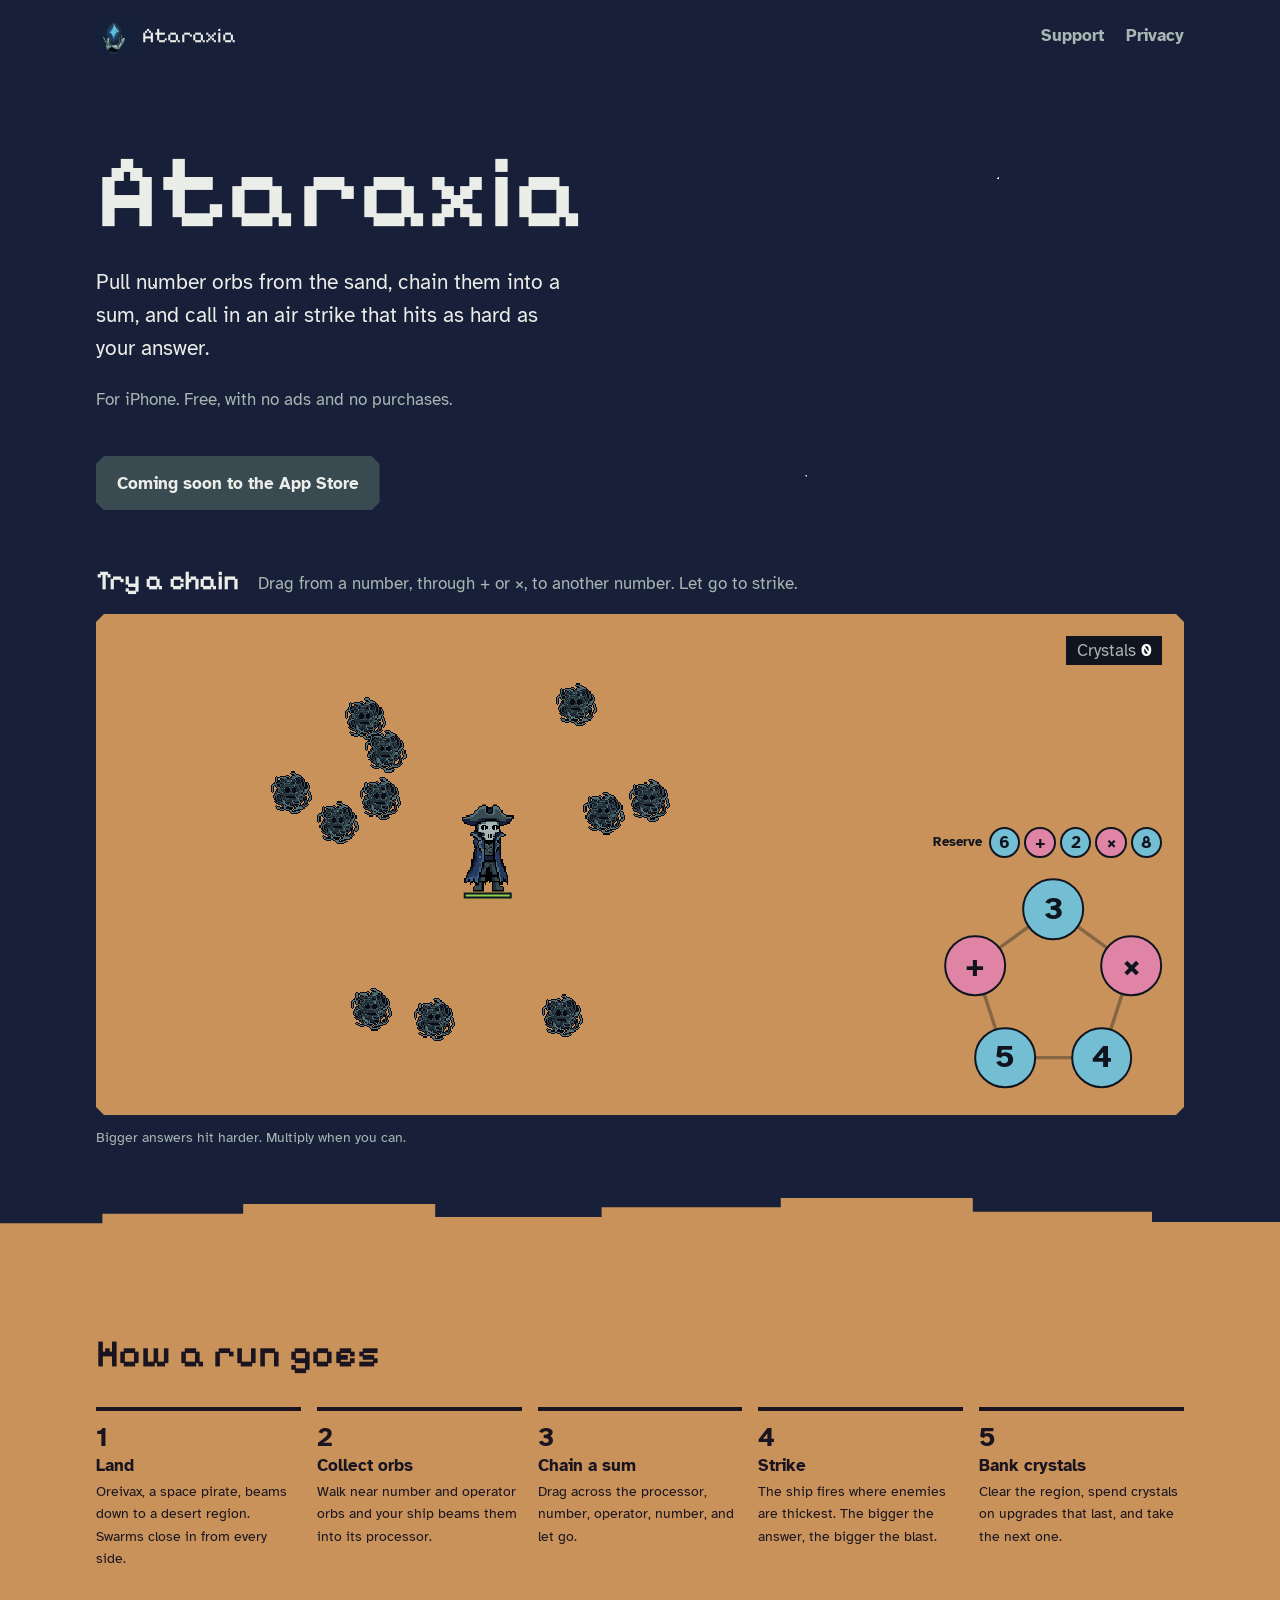
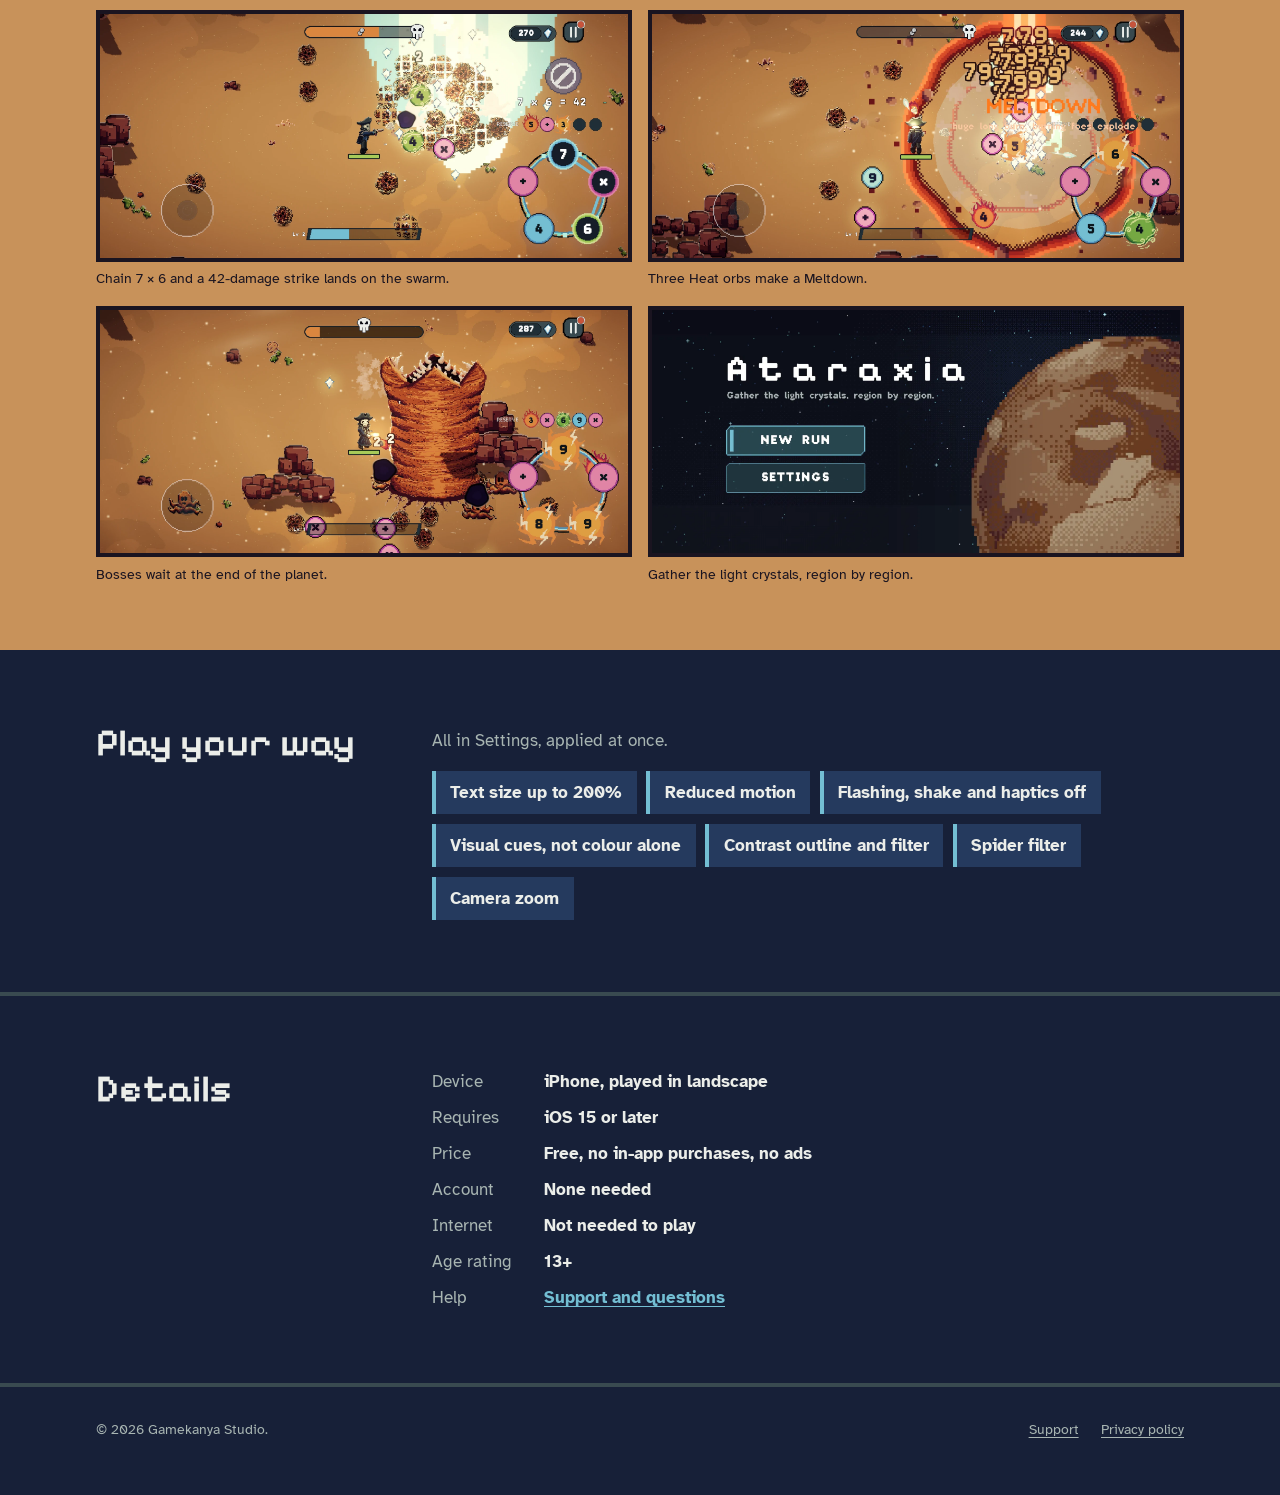
==== commit 9f0ff3b0: "Simplify Try a chain demo: plain numbers, + and × only, flat styling" ====
--- a/index.html
+++ b/index.html
@@ -11,7 +11,7 @@
   <meta name="theme-color" content="#172038">
   <link rel="icon" type="image/png" href="assets/img/favicon-64.png">
   <link rel="apple-touch-icon" href="assets/img/apple-touch-icon.png">
-  <link rel="stylesheet" href="assets/site.css">
+  <link rel="stylesheet" href="assets/site.css?v=2">
 </head>
 <body>
   <a class="skip" href="#main">Skip to content</a>
@@ -41,15 +41,14 @@
       <section class="wrap demo" aria-labelledby="try">
         <div class="demo-head">
           <h2 id="try">Try a chain</h2>
-          <p>Drag from a number, through an operator, to a number. Let go to strike.</p>
+          <p>Drag from a number, through + or ×, to another number. Let go to strike.</p>
         </div>
         <div class="arena notched" id="arena">
           <div class="foes" aria-hidden="true"><div class="oreivax"></div></div>
-          <div class="fx" aria-hidden="true"><svg class="fx-svg"></svg></div>
+          <div class="fx" aria-hidden="true"></div>
           <p class="crystals" aria-hidden="true"><b>0</b></p>
           <div class="readout">
             <p class="eq" aria-hidden="true"></p>
-            <p class="mix" aria-hidden="true"></p>
             <button class="fire" type="button" hidden>Strike</button>
           </div>
           <div class="reserve"><span class="reserve-label" aria-hidden="true">Reserve</span><span class="reserve-orbs" role="img"></span></div>
@@ -62,7 +61,7 @@
             <button class="slot" type="button" data-i="4"></button>
           </div>
         </div>
-        <p class="legend"><span class="heat">Heat</span> burns, <span class="wind">Wind</span> pulls, <span class="electric">Electric</span> stuns. Mix them in one chain.</p>
+        <p class="legend">Bigger answers hit harder. Multiply when you can.</p>
         <p class="visually-hidden" id="announce" aria-live="polite"></p>
       </section>
       <div class="ground" aria-hidden="true"></div>
@@ -136,6 +135,6 @@
     </div>
   </footer>
 
-  <script src="assets/chain.js" defer></script>
+  <script src="assets/chain.js?v=2" defer></script>
 </body>
 </html>
--- a/assets/site.css
+++ b/assets/site.css
@@ -209,16 +209,12 @@
 .arena {
   --pw: clamp(150px, 21cqw, 250px);   /* processor width */
   --e: 40px;                          /* sprite size, set by chain.js */
+  --ink: #10141f;
   position: relative;
   container-type: inline-size;
   aspect-ratio: 2000 / 921;
   overflow: hidden;
-  background:
-    radial-gradient(ellipse 22% 16% at 18% 26%, rgba(174, 117, 65, 0.45), transparent 70%),
-    radial-gradient(ellipse 18% 22% at 62% 74%, rgba(174, 117, 65, 0.4), transparent 70%),
-    radial-gradient(ellipse 26% 14% at 80% 18%, rgba(222, 170, 110, 0.35), transparent 70%),
-    radial-gradient(ellipse 14% 10% at 40% 88%, rgba(222, 170, 110, 0.35), transparent 70%),
-    #c8925a;
+  background: var(--sand);
   -webkit-user-select: none;
   user-select: none;
   -webkit-touch-callout: none;
@@ -227,15 +223,6 @@
 
 .foes, .fx { position: absolute; inset: 0; pointer-events: none; }
 .fx { z-index: 2000; }
-.fx-svg { position: absolute; inset: 0; width: 100%; height: 100%; overflow: visible; }
-.fx-svg polyline {
-  fill: none;
-  stroke: #ffe14d;
-  stroke-width: 3;
-  stroke-linejoin: bevel;
-  filter: drop-shadow(0 0 4px #ffe14d);
-  animation: fade 0.45s ease-out forwards;
-}
 
 /* Sprites: the game's own sheets, stepped frame by frame */
 .foe, .oreivax {
@@ -255,13 +242,10 @@
   will-change: transform;
 }
 .foe.hit { animation: roll 0.8s steps(8) infinite, flash 0.18s steps(1); }
-.foe.burning { filter: drop-shadow(0 0 3px #ff7a1a) drop-shadow(0 0 1px #ffb15c) sepia(0.6); }
-.foe.slowed { filter: drop-shadow(0 0 3px #7fe3c4); }
-.foe.stunned { animation-play-state: paused; filter: drop-shadow(0 0 4px #ffe14d) brightness(1.5) sepia(1) saturate(3); }
-.foe.dead { animation: die 0.35s ease-in forwards; }
+.foe.dead { animation: die 0.35s steps(3) forwards; }
 @keyframes roll { to { background-position-x: calc(var(--e) * -8); } }
 @keyframes flash { 0% { filter: brightness(3); } }
-@keyframes die { to { opacity: 0; scale: 0.3; } }
+@keyframes die { to { opacity: 0; } }
 
 .oreivax {
   width: calc(var(--e) * 1.6);
@@ -279,56 +263,39 @@
   bottom: -8%;
   height: 7%;
   background: #8fd14f;
-  border: 2px solid #10141f;
+  border: 2px solid var(--ink);
 }
 @keyframes idle { to { background-position-x: calc(var(--e) * -1.6 * 6); } }
 
 .crystals {
   position: absolute;
-  top: 2.2cqw;
-  right: 2.2cqw;
+  top: 2cqw;
+  right: 2cqw;
   z-index: 2001;
-  display: flex;
-  align-items: center;
-  gap: 0.5em;
-  padding: 0.25em 0.7em 0.25em 1em;
-  background: #1b2333;
-  border: 3px solid #10141f;
-  border-radius: 999px;
-  font: 700 clamp(15px, 1.8cqw, 24px) var(--display);
+  padding: 0.15em 0.6em;
+  background: var(--ink);
+  font: 700 clamp(14px, 1.6cqw, 20px)/1.4 var(--body);
   color: #fff;
-}
-.crystals::after {
-  content: "";
-  width: 0.7em;
-  height: 0.7em;
-  background: linear-gradient(135deg, #ebede9 40%, #73bed3 41%);
-  transform: rotate(45deg);
-}
-
-/* Damage numbers and mix names */
+  font-variant-numeric: tabular-nums;
+}
+.crystals::before { content: "Crystals "; font-weight: 400; color: var(--muted); }
+
+/* Damage numbers */
 .pop {
   position: absolute;
   transform: translate(-50%, -50%);
-  font: 700 clamp(15px, 2.1cqw, 28px) var(--display);
-  color: #f6e7c1;
-  text-shadow: 2px 0 #10141f, -2px 0 #10141f, 0 2px #10141f, 0 -2px #10141f, 2px 2px #10141f;
+  font: 700 clamp(15px, 2cqw, 26px) var(--body);
+  color: #fff;
+  text-shadow: 2px 0 var(--ink), -2px 0 var(--ink), 0 2px var(--ink), 0 -2px var(--ink);
   white-space: nowrap;
-  animation: rise 0.8s ease-out forwards;
-}
-.pop.burn { color: #ff9a3d; font-size: clamp(12px, 1.5cqw, 20px); }
-.pop.zap { color: #ffe14d; font-size: clamp(12px, 1.5cqw, 20px); }
-.pop.mixname { font-size: clamp(18px, 3cqw, 40px); text-transform: uppercase; letter-spacing: 0.04em; color: #73bed3; animation-duration: 1.3s; }
-.pop.c-ff7a1a { color: #ff7a1a; }
-.pop.c-7fe3c4 { color: #7fe3c4; }
-.pop.c-ffe14d { color: #ffe14d; }
+  animation: rise 0.7s ease-out forwards;
+}
 @keyframes rise {
-  0% { opacity: 0; transform: translate(-50%, -20%) scale(0.7); }
-  15% { opacity: 1; transform: translate(-50%, -60%) scale(1.1); }
-  100% { opacity: 0; transform: translate(-50%, -180%) scale(1); }
-}
-
-/* Strike: the beam sheet, its ring, fire zones */
+  from { opacity: 1; transform: translate(-50%, -50%); }
+  to { opacity: 0; transform: translate(-50%, -160%); }
+}
+
+/* Strike: the beam sheet and where it lands */
 .beam {
   position: absolute;
   width: var(--bw);
@@ -337,45 +304,22 @@
   image-rendering: pixelated;
   animation: beam 0.62s steps(14) forwards;
 }
-.beam.ult { animation-duration: 0.8s; }
-.beam.tint-ff7a1a { filter: hue-rotate(200deg) saturate(3.2) brightness(1.05); }
-.beam.tint-7fe3c4 { filter: hue-rotate(-28deg) saturate(1.4) brightness(1.1); }
-.beam.tint-ffe14d { filter: hue-rotate(215deg) saturate(3) brightness(1.35); }
 @keyframes beam { to { background-position-x: calc(var(--bw) * -14); } }
 
 .ring-fx {
   position: absolute;
   border-radius: 50%;
-  border: max(3px, 0.45cqw) dashed var(--c);
-  background: radial-gradient(circle, transparent 45%, color-mix(in srgb, var(--c) 35%, transparent) 70%, transparent 71%);
-  transform: translate(-50%, -50%) scale(0.2);
-  animation: ring 0.5s ease-out forwards;
-}
-.ring-fx.big { border-width: max(4px, 0.7cqw); animation-duration: 0.7s; }
-.ring-fx.small { animation-duration: 0.35s; }
-.ring-fx.well { animation: well 0.8s ease-in forwards; }
+  border: max(3px, 0.4cqw) solid var(--gold);
+  transform: translate(-50%, -50%);
+  animation: ring 0.4s steps(4) forwards;
+}
+.ring-fx.big { border-width: max(4px, 0.6cqw); }
 @keyframes ring {
-  0% { opacity: 1; transform: translate(-50%, -50%) scale(0.2); }
-  60% { opacity: 1; }
-  100% { opacity: 0; transform: translate(-50%, -50%) scale(1); }
-}
-@keyframes well {
-  0% { opacity: 0; transform: translate(-50%, -50%) scale(1.1) rotate(0); }
-  30% { opacity: 1; }
-  100% { opacity: 0; transform: translate(-50%, -50%) scale(0.2) rotate(200deg); }
-}
-
-.zone {
-  position: absolute;
-  border-radius: 50%;
-  transform: translate(-50%, -50%);
-  background: radial-gradient(circle, rgba(255, 177, 92, 0.55), rgba(255, 122, 26, 0.35) 55%, transparent 70%);
-  animation: zonein 0.4s ease-out, fade 2s linear forwards;
-}
-@keyframes zonein { from { transform: translate(-50%, -50%) scale(0.3); } }
-@keyframes fade { 0%, 70% { opacity: 1; } 100% { opacity: 0; } }
-
-/* Readout: the operation as it is built, and the mix it makes */
+  from { transform: translate(-50%, -50%) scale(0.4); }
+  to { opacity: 0; transform: translate(-50%, -50%) scale(1); }
+}
+
+/* Readout: the sum as it is built */
 .readout {
   position: absolute;
   z-index: 2001;
@@ -384,40 +328,29 @@
   display: flex;
   flex-direction: column;
   align-items: flex-end;
-  gap: 0.2rem;
-  text-align: right;
+  gap: 0.4rem;
   pointer-events: none;
-  font-family: var(--display);
+}
+.eq:not(:empty) {
+  padding: 0.1em 0.45em;
+  background: var(--ink);
   color: #fff;
-  text-shadow: 2px 0 #10141f, -2px 0 #10141f, 0 2px #10141f, 0 -2px #10141f;
-}
-.eq { font-size: clamp(20px, 2.8cqw, 36px); font-weight: 700; letter-spacing: 0.08em; min-height: 1.2em; }
-.mix b {
-  display: block;
-  font-size: clamp(16px, 2.2cqw, 30px);
-  text-transform: uppercase;
-  letter-spacing: 0.04em;
-  background-clip: text;
-  -webkit-background-clip: text;
-  color: transparent;
-  text-shadow: none;
-  filter: drop-shadow(2px 2px 0 #10141f);
-}
-.mix span { display: block; font-size: clamp(12px, 1.4cqw, 18px); }
+  font: 700 clamp(18px, 2.6cqw, 32px)/1.3 var(--body);
+  font-variant-numeric: tabular-nums;
+  white-space: nowrap;
+}
 .fire {
   pointer-events: auto;
-  margin-top: 0.3rem;
-  padding: 0.35rem 0.9rem;
-  border: 3px solid #10141f;
+  padding: 0.3rem 0.9rem;
+  border: 0;
   background: var(--gold);
-  color: #10141f;
-  font: 700 clamp(14px, 1.5cqw, 18px) var(--display);
-  text-shadow: none;
+  color: var(--ink);
+  font: 700 clamp(14px, 1.5cqw, 18px) var(--body);
   cursor: pointer;
 }
 .fire:disabled { background: #6f7a7d; color: #222; cursor: default; }
 
-/* Reserve: five more orbs that slide in after a cast */
+/* Reserve: five more orbs that move into empty slots after a strike */
 .reserve {
   position: absolute;
   z-index: 2001;
@@ -425,25 +358,22 @@
   bottom: calc(var(--pw) + 2.6cqw);
   display: flex;
   align-items: center;
-  gap: 0.6em;
-  font: 700 clamp(10px, 1.1cqw, 14px) var(--display);
-  color: rgba(255, 255, 255, 0.75);
-  text-transform: uppercase;
-  letter-spacing: 0.06em;
-}
-.reserve-orbs { display: flex; gap: 0.35em; }
+  gap: 0.5em;
+  font: 700 clamp(11px, 1.2cqw, 15px) var(--body);
+  color: var(--ink);
+}
+.reserve-orbs { display: flex; gap: 0.3em; }
 .reserve-orbs .r {
-  position: relative;
   display: grid;
   place-items: center;
   width: clamp(22px, 2.9cqw, 36px);
   aspect-ratio: 1;
   border-radius: 50%;
-  font-size: clamp(12px, 1.6cqw, 20px);
-  color: #10141f;
-  letter-spacing: 0;
-}
-.reserve-orbs .r.empty { background: rgba(16, 20, 31, 0.55); }
+  border: 2px solid var(--ink);
+  font: 700 clamp(12px, 1.6cqw, 20px)/1 var(--body);
+  color: var(--ink);
+}
+.reserve-orbs .r.empty { background: transparent; border-style: dashed; opacity: 0.5; }
 
 /* The processor: five slots on a pentagon ring */
 .proc {
@@ -456,85 +386,38 @@
   container-type: inline-size;
   touch-action: none;
 }
-.proc::before {   /* charges up behind the slots while a valid chain is held */
-  content: "";
-  position: absolute;
-  inset: 8%;
-  border-radius: 50%;
-  background: radial-gradient(circle, color-mix(in srgb, var(--charge, #73bed3) 45%, transparent), transparent 68%);
-  opacity: 0;
-  transition: opacity 0.2s;
-}
-.proc.charged::before { opacity: 1; }
-.proc.ult::before { animation: spin 3s linear infinite; background: conic-gradient(from 0deg, transparent, color-mix(in srgb, var(--charge) 60%, transparent), transparent 30%, color-mix(in srgb, var(--charge) 60%, transparent) 50%, transparent 65%); -webkit-mask: radial-gradient(circle, transparent 52%, #000 54%, #000 66%, transparent 68%); mask: radial-gradient(circle, transparent 52%, #000 54%, #000 66%, transparent 68%); }
-@keyframes spin { to { rotate: 1turn; } }
-
 .proc svg { position: absolute; inset: 0; width: 100%; height: 100%; overflow: visible; pointer-events: none; }
-.proc .track-shadow { fill: none; stroke: #10141f; stroke-width: 4.2; }
-.proc .track { fill: none; stroke: #73bed3; stroke-width: 2.2; }
-.proc .links { fill: none; stroke: #73bed3; stroke-width: 4; stroke-linecap: round; stroke-linejoin: round; filter: drop-shadow(0 0 1.5px #fff); }
+.proc .track { fill: none; stroke: var(--ink); stroke-width: 1.5; opacity: 0.35; }
+.proc .links { fill: none; stroke: var(--ink); stroke-width: 3.5; stroke-linecap: round; stroke-linejoin: round; }
 
 .slot {
   position: absolute;
   width: 27%;
   aspect-ratio: 1;
   padding: 0;
-  border: 0;
+  border: 1cqw solid var(--ink);
   border-radius: 50%;
   transform: translate(-50%, -50%);
   display: grid;
   place-items: center;
-  font: 700 13cqw/1 var(--display);
-  color: #10141f;
+  font: 700 14cqw/1 var(--body);
+  color: var(--ink);
   cursor: grab;
-  box-shadow: inset 0 0 0 1cqw #10141f, inset 0 -2.2cqw 0 rgba(0, 0, 0, 0.18);
-  transition: transform 0.12s;
-}
-.slot.empty { cursor: default; box-shadow: inset 0 0 0 0.8cqw rgba(164, 221, 219, 0.45); background: rgba(16, 20, 31, 0.45); }
-.slot.kind-o.empty { box-shadow: inset 0 0 0 0.8cqw rgba(223, 132, 165, 0.5); }
-
-.slot.number, .r.number { background: #73bed3; }
-.slot.operator, .r.operator { background: #df84a5; }
-
-/* Elemental numbers: the game's orb art behind the digit */
-.slot.el, .r.el { background: transparent; box-shadow: none; }
-.slot.el::before, .r.el::before {
-  content: "";
-  position: absolute;
-  inset: -12%;
-  z-index: -1;
-  background: url("img/sprites/element-orbs.png") 0 0 / 300% 100% no-repeat;
-  image-rendering: pixelated;
-}
-.slot.el { isolation: isolate; }
-.r.el { isolation: isolate; }
-.heat::before { background-position-x: 0 !important; }
-.electric::before { background-position-x: 50% !important; }
-.wind::before { background-position-x: 100% !important; }
-
-/* Selected: dark orb, coloured rim, white digit */
-.slot.sel { background: #10141f; color: #fff; transform: translate(-50%, -50%) scale(1.06); box-shadow: inset 0 0 0 1.4cqw #73bed3; }
-.slot.operator.sel { box-shadow: inset 0 0 0 1.4cqw #df84a5; }
-.slot.el.sel { background: transparent; text-shadow: 0 0 2px #10141f, 2px 2px 0 #10141f; }
-.slot.el.sel::before { filter: brightness(0.55); }
-.slot.el.sel::after {
-  content: "";
-  position: absolute;
-  inset: 4%;
-  border-radius: 50%;
-  border: 1.2cqw solid #fff;
-}
-
-.arrive { animation: arrive 0.35s cubic-bezier(0.3, 1.6, 0.5, 1); }
-.slot.arrive { animation: arrive-slot 0.35s cubic-bezier(0.3, 1.6, 0.5, 1); }
-@keyframes arrive { from { scale: 0.3; opacity: 0; } }
-@keyframes arrive-slot { from { transform: translate(-50%, -50%) scale(0.3); opacity: 0; } }
+}
+.slot.empty { cursor: default; border-style: dashed; background: transparent; opacity: 0.45; }
+
+.slot.number, .r.number { background: var(--crystal); }
+.slot.operator, .r.operator { background: var(--operator); }
+
+/* Selected: dark orb, light digit */
+.slot.sel { background: var(--ink); color: #fff; }
+
+.slot.arrive { animation: arrive-slot 0.2s steps(2); }
+.r.arrive { animation: arrive 0.2s steps(2); }
+@keyframes arrive { from { opacity: 0; } }
+@keyframes arrive-slot { from { opacity: 0; } }
 
 .legend { margin: 0.8rem 0 0; color: var(--muted); font-size: var(--step--1); }
-.legend span { font-weight: 700; }
-.legend .heat { color: #ff9a3d; }
-.legend .wind { color: #7fe3c4; }
-.legend .electric { color: #ffe14d; }
 
 .visually-hidden {
   position: absolute;
@@ -549,7 +432,6 @@
   .arena { aspect-ratio: 3 / 4; --pw: 52cqw; }
   .readout { right: 3cqw; bottom: calc(var(--pw) + 12cqw); }
   .reserve { bottom: calc(var(--pw) + 3cqw); }
-  .crystals { font-size: 15px; }
 }
 
 /* ---------- Sections on the ground ---------- */
@@ -708,8 +590,6 @@
 
 @media (prefers-reduced-motion: reduce) {
   .ship { animation: none; right: 4%; }
-  .slot, .slot.sel { transition: none; }
-  .proc.ult::before { animation: none; }
 }
 
 /* Long addresses (the support email) wrap instead of overflowing on narrow phones. */
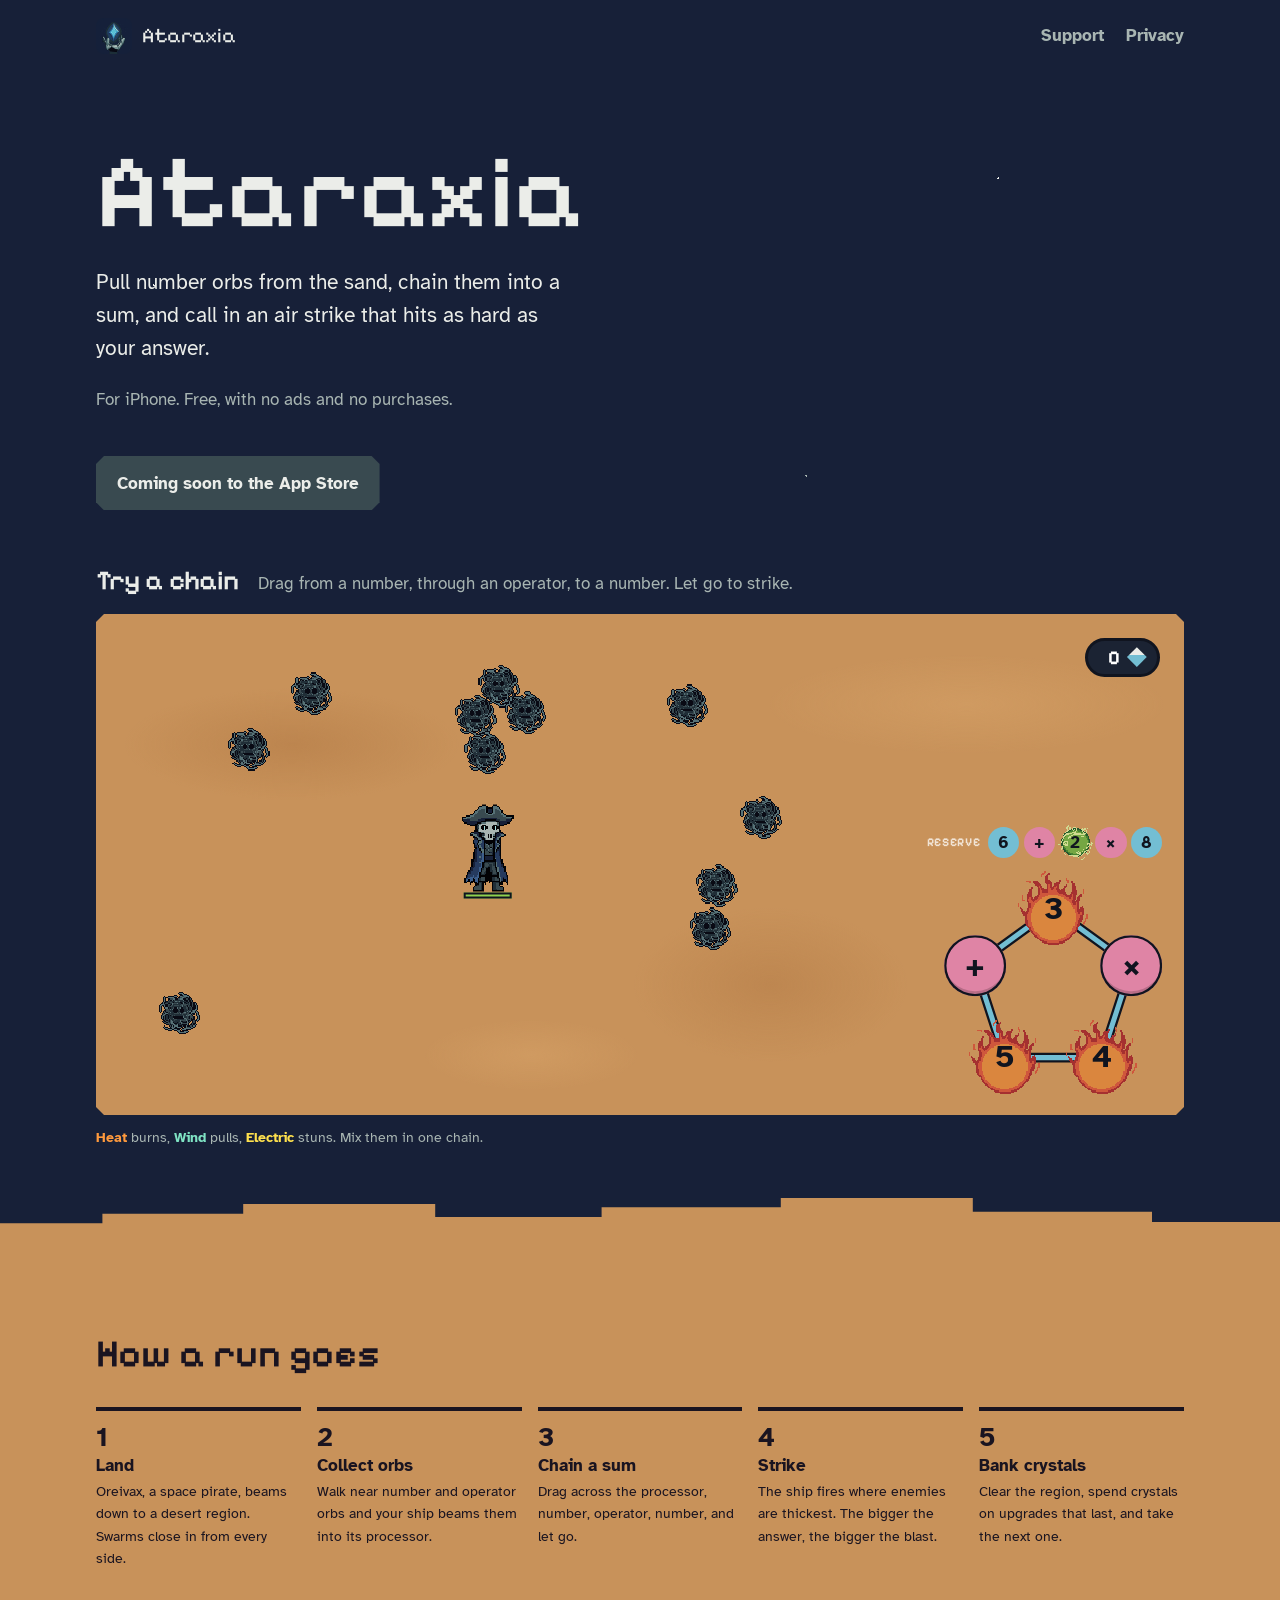
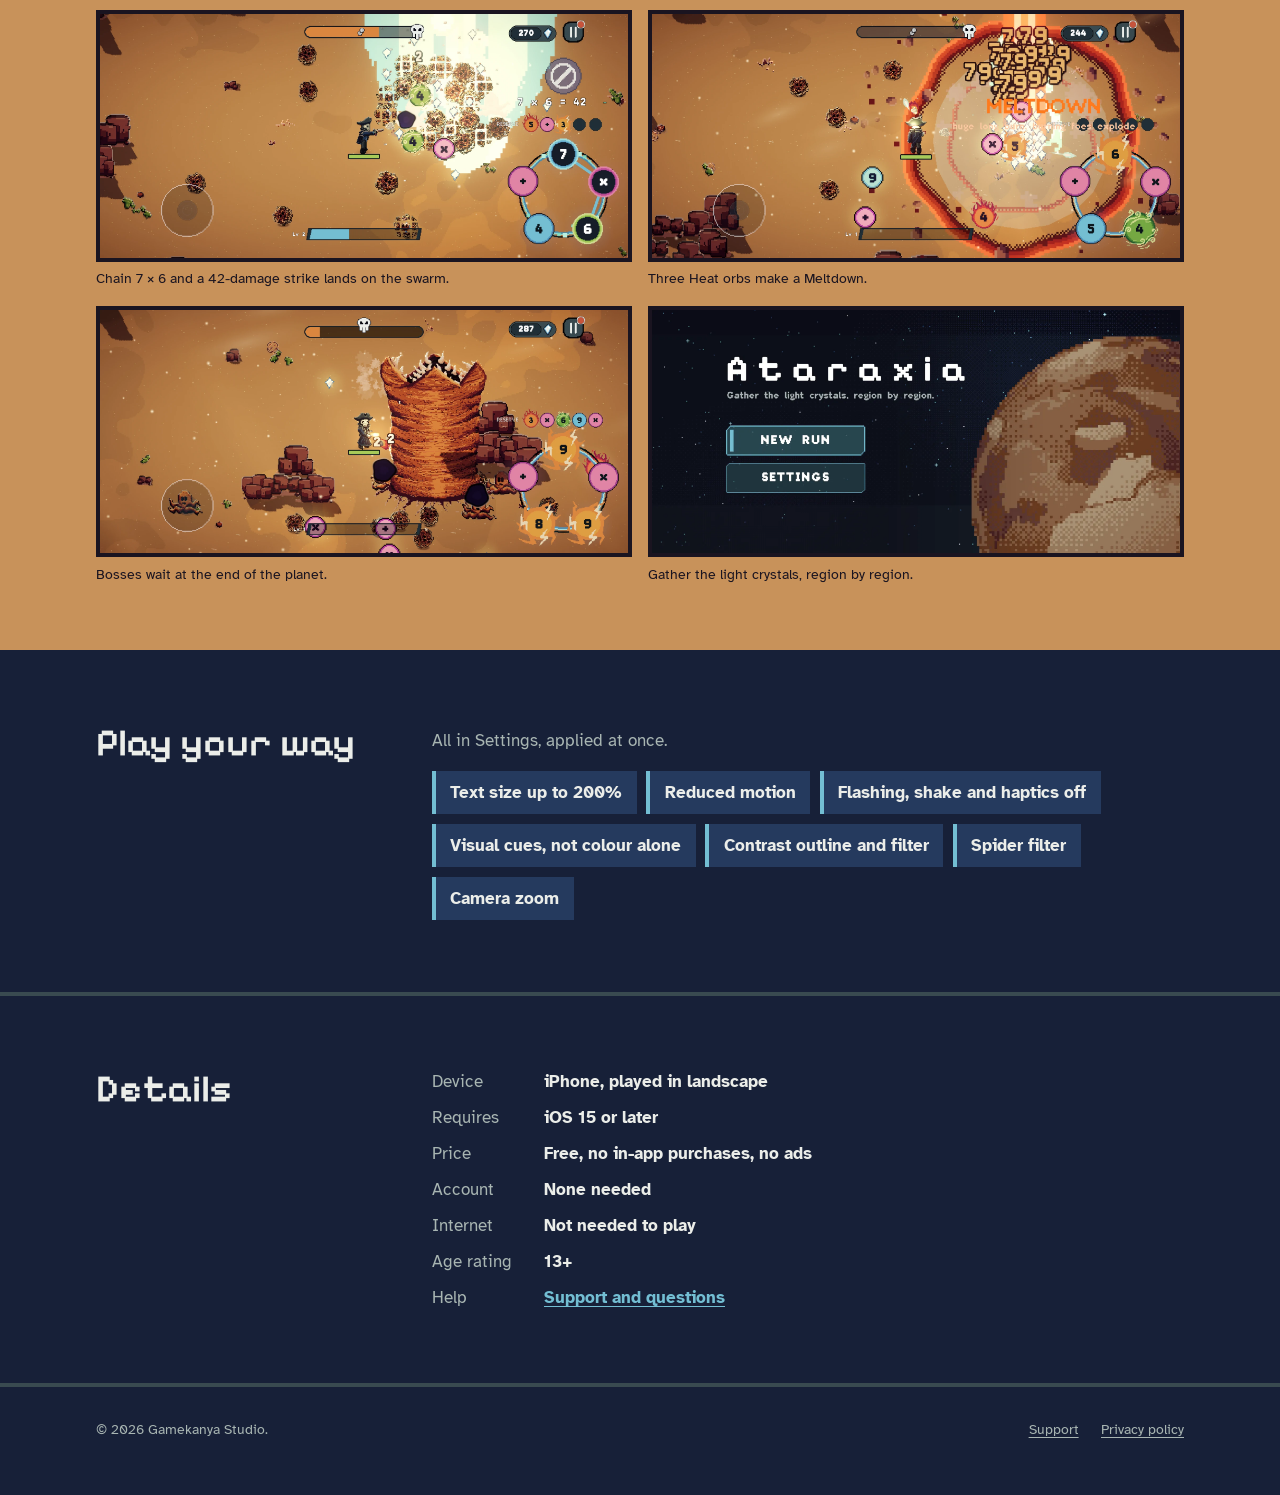
==== commit 81eec356: "Restore original demo look; keep normal number font and + / × operators only" ====
--- a/index.html
+++ b/index.html
@@ -11,7 +11,7 @@
   <meta name="theme-color" content="#172038">
   <link rel="icon" type="image/png" href="assets/img/favicon-64.png">
   <link rel="apple-touch-icon" href="assets/img/apple-touch-icon.png">
-  <link rel="stylesheet" href="assets/site.css?v=2">
+  <link rel="stylesheet" href="assets/site.css?v=3">
 </head>
 <body>
   <a class="skip" href="#main">Skip to content</a>
@@ -41,14 +41,15 @@
       <section class="wrap demo" aria-labelledby="try">
         <div class="demo-head">
           <h2 id="try">Try a chain</h2>
-          <p>Drag from a number, through + or ×, to another number. Let go to strike.</p>
+          <p>Drag from a number, through an operator, to a number. Let go to strike.</p>
         </div>
         <div class="arena notched" id="arena">
           <div class="foes" aria-hidden="true"><div class="oreivax"></div></div>
-          <div class="fx" aria-hidden="true"></div>
+          <div class="fx" aria-hidden="true"><svg class="fx-svg"></svg></div>
           <p class="crystals" aria-hidden="true"><b>0</b></p>
           <div class="readout">
             <p class="eq" aria-hidden="true"></p>
+            <p class="mix" aria-hidden="true"></p>
             <button class="fire" type="button" hidden>Strike</button>
           </div>
           <div class="reserve"><span class="reserve-label" aria-hidden="true">Reserve</span><span class="reserve-orbs" role="img"></span></div>
@@ -61,7 +62,7 @@
             <button class="slot" type="button" data-i="4"></button>
           </div>
         </div>
-        <p class="legend">Bigger answers hit harder. Multiply when you can.</p>
+        <p class="legend"><span class="heat">Heat</span> burns, <span class="wind">Wind</span> pulls, <span class="electric">Electric</span> stuns. Mix them in one chain.</p>
         <p class="visually-hidden" id="announce" aria-live="polite"></p>
       </section>
       <div class="ground" aria-hidden="true"></div>
@@ -135,6 +136,6 @@
     </div>
   </footer>
 
-  <script src="assets/chain.js?v=2" defer></script>
+  <script src="assets/chain.js?v=3" defer></script>
 </body>
 </html>
--- a/assets/site.css
+++ b/assets/site.css
@@ -209,12 +209,16 @@
 .arena {
   --pw: clamp(150px, 21cqw, 250px);   /* processor width */
   --e: 40px;                          /* sprite size, set by chain.js */
-  --ink: #10141f;
   position: relative;
   container-type: inline-size;
   aspect-ratio: 2000 / 921;
   overflow: hidden;
-  background: var(--sand);
+  background:
+    radial-gradient(ellipse 22% 16% at 18% 26%, rgba(174, 117, 65, 0.45), transparent 70%),
+    radial-gradient(ellipse 18% 22% at 62% 74%, rgba(174, 117, 65, 0.4), transparent 70%),
+    radial-gradient(ellipse 26% 14% at 80% 18%, rgba(222, 170, 110, 0.35), transparent 70%),
+    radial-gradient(ellipse 14% 10% at 40% 88%, rgba(222, 170, 110, 0.35), transparent 70%),
+    #c8925a;
   -webkit-user-select: none;
   user-select: none;
   -webkit-touch-callout: none;
@@ -223,6 +227,15 @@
 
 .foes, .fx { position: absolute; inset: 0; pointer-events: none; }
 .fx { z-index: 2000; }
+.fx-svg { position: absolute; inset: 0; width: 100%; height: 100%; overflow: visible; }
+.fx-svg polyline {
+  fill: none;
+  stroke: #ffe14d;
+  stroke-width: 3;
+  stroke-linejoin: bevel;
+  filter: drop-shadow(0 0 4px #ffe14d);
+  animation: fade 0.45s ease-out forwards;
+}
 
 /* Sprites: the game's own sheets, stepped frame by frame */
 .foe, .oreivax {
@@ -242,10 +255,13 @@
   will-change: transform;
 }
 .foe.hit { animation: roll 0.8s steps(8) infinite, flash 0.18s steps(1); }
-.foe.dead { animation: die 0.35s steps(3) forwards; }
+.foe.burning { filter: drop-shadow(0 0 3px #ff7a1a) drop-shadow(0 0 1px #ffb15c) sepia(0.6); }
+.foe.slowed { filter: drop-shadow(0 0 3px #7fe3c4); }
+.foe.stunned { animation-play-state: paused; filter: drop-shadow(0 0 4px #ffe14d) brightness(1.5) sepia(1) saturate(3); }
+.foe.dead { animation: die 0.35s ease-in forwards; }
 @keyframes roll { to { background-position-x: calc(var(--e) * -8); } }
 @keyframes flash { 0% { filter: brightness(3); } }
-@keyframes die { to { opacity: 0; } }
+@keyframes die { to { opacity: 0; scale: 0.3; } }
 
 .oreivax {
   width: calc(var(--e) * 1.6);
@@ -263,39 +279,56 @@
   bottom: -8%;
   height: 7%;
   background: #8fd14f;
-  border: 2px solid var(--ink);
+  border: 2px solid #10141f;
 }
 @keyframes idle { to { background-position-x: calc(var(--e) * -1.6 * 6); } }
 
 .crystals {
   position: absolute;
-  top: 2cqw;
-  right: 2cqw;
+  top: 2.2cqw;
+  right: 2.2cqw;
   z-index: 2001;
-  padding: 0.15em 0.6em;
-  background: var(--ink);
-  font: 700 clamp(14px, 1.6cqw, 20px)/1.4 var(--body);
+  display: flex;
+  align-items: center;
+  gap: 0.5em;
+  padding: 0.25em 0.7em 0.25em 1em;
+  background: #1b2333;
+  border: 3px solid #10141f;
+  border-radius: 999px;
+  font: 700 clamp(15px, 1.8cqw, 24px) var(--display);
   color: #fff;
-  font-variant-numeric: tabular-nums;
-}
-.crystals::before { content: "Crystals "; font-weight: 400; color: var(--muted); }
-
-/* Damage numbers */
+}
+.crystals::after {
+  content: "";
+  width: 0.7em;
+  height: 0.7em;
+  background: linear-gradient(135deg, #ebede9 40%, #73bed3 41%);
+  transform: rotate(45deg);
+}
+
+/* Damage numbers and mix names */
 .pop {
   position: absolute;
   transform: translate(-50%, -50%);
-  font: 700 clamp(15px, 2cqw, 26px) var(--body);
-  color: #fff;
-  text-shadow: 2px 0 var(--ink), -2px 0 var(--ink), 0 2px var(--ink), 0 -2px var(--ink);
+  font: 700 clamp(15px, 2.1cqw, 28px) var(--display);
+  color: #f6e7c1;
+  text-shadow: 2px 0 #10141f, -2px 0 #10141f, 0 2px #10141f, 0 -2px #10141f, 2px 2px #10141f;
   white-space: nowrap;
-  animation: rise 0.7s ease-out forwards;
-}
+  animation: rise 0.8s ease-out forwards;
+}
+.pop.burn { color: #ff9a3d; font-size: clamp(12px, 1.5cqw, 20px); }
+.pop.zap { color: #ffe14d; font-size: clamp(12px, 1.5cqw, 20px); }
+.pop.mixname { font-size: clamp(18px, 3cqw, 40px); text-transform: uppercase; letter-spacing: 0.04em; color: #73bed3; animation-duration: 1.3s; }
+.pop.c-ff7a1a { color: #ff7a1a; }
+.pop.c-7fe3c4 { color: #7fe3c4; }
+.pop.c-ffe14d { color: #ffe14d; }
 @keyframes rise {
-  from { opacity: 1; transform: translate(-50%, -50%); }
-  to { opacity: 0; transform: translate(-50%, -160%); }
-}
-
-/* Strike: the beam sheet and where it lands */
+  0% { opacity: 0; transform: translate(-50%, -20%) scale(0.7); }
+  15% { opacity: 1; transform: translate(-50%, -60%) scale(1.1); }
+  100% { opacity: 0; transform: translate(-50%, -180%) scale(1); }
+}
+
+/* Strike: the beam sheet, its ring, fire zones */
 .beam {
   position: absolute;
   width: var(--bw);
@@ -304,22 +337,45 @@
   image-rendering: pixelated;
   animation: beam 0.62s steps(14) forwards;
 }
+.beam.ult { animation-duration: 0.8s; }
+.beam.tint-ff7a1a { filter: hue-rotate(200deg) saturate(3.2) brightness(1.05); }
+.beam.tint-7fe3c4 { filter: hue-rotate(-28deg) saturate(1.4) brightness(1.1); }
+.beam.tint-ffe14d { filter: hue-rotate(215deg) saturate(3) brightness(1.35); }
 @keyframes beam { to { background-position-x: calc(var(--bw) * -14); } }
 
 .ring-fx {
   position: absolute;
   border-radius: 50%;
-  border: max(3px, 0.4cqw) solid var(--gold);
+  border: max(3px, 0.45cqw) dashed var(--c);
+  background: radial-gradient(circle, transparent 45%, color-mix(in srgb, var(--c) 35%, transparent) 70%, transparent 71%);
+  transform: translate(-50%, -50%) scale(0.2);
+  animation: ring 0.5s ease-out forwards;
+}
+.ring-fx.big { border-width: max(4px, 0.7cqw); animation-duration: 0.7s; }
+.ring-fx.small { animation-duration: 0.35s; }
+.ring-fx.well { animation: well 0.8s ease-in forwards; }
+@keyframes ring {
+  0% { opacity: 1; transform: translate(-50%, -50%) scale(0.2); }
+  60% { opacity: 1; }
+  100% { opacity: 0; transform: translate(-50%, -50%) scale(1); }
+}
+@keyframes well {
+  0% { opacity: 0; transform: translate(-50%, -50%) scale(1.1) rotate(0); }
+  30% { opacity: 1; }
+  100% { opacity: 0; transform: translate(-50%, -50%) scale(0.2) rotate(200deg); }
+}
+
+.zone {
+  position: absolute;
+  border-radius: 50%;
   transform: translate(-50%, -50%);
-  animation: ring 0.4s steps(4) forwards;
-}
-.ring-fx.big { border-width: max(4px, 0.6cqw); }
-@keyframes ring {
-  from { transform: translate(-50%, -50%) scale(0.4); }
-  to { opacity: 0; transform: translate(-50%, -50%) scale(1); }
-}
-
-/* Readout: the sum as it is built */
+  background: radial-gradient(circle, rgba(255, 177, 92, 0.55), rgba(255, 122, 26, 0.35) 55%, transparent 70%);
+  animation: zonein 0.4s ease-out, fade 2s linear forwards;
+}
+@keyframes zonein { from { transform: translate(-50%, -50%) scale(0.3); } }
+@keyframes fade { 0%, 70% { opacity: 1; } 100% { opacity: 0; } }
+
+/* Readout: the operation as it is built, and the mix it makes */
 .readout {
   position: absolute;
   z-index: 2001;
@@ -328,29 +384,40 @@
   display: flex;
   flex-direction: column;
   align-items: flex-end;
-  gap: 0.4rem;
+  gap: 0.2rem;
+  text-align: right;
   pointer-events: none;
-}
-.eq:not(:empty) {
-  padding: 0.1em 0.45em;
-  background: var(--ink);
+  font-family: var(--display);
   color: #fff;
-  font: 700 clamp(18px, 2.6cqw, 32px)/1.3 var(--body);
-  font-variant-numeric: tabular-nums;
-  white-space: nowrap;
-}
+  text-shadow: 2px 0 #10141f, -2px 0 #10141f, 0 2px #10141f, 0 -2px #10141f;
+}
+.eq { font-family: var(--body); font-size: clamp(20px, 2.8cqw, 36px); font-weight: 700; letter-spacing: 0.04em; min-height: 1.2em; }
+.mix b {
+  display: block;
+  font-size: clamp(16px, 2.2cqw, 30px);
+  text-transform: uppercase;
+  letter-spacing: 0.04em;
+  background-clip: text;
+  -webkit-background-clip: text;
+  color: transparent;
+  text-shadow: none;
+  filter: drop-shadow(2px 2px 0 #10141f);
+}
+.mix span { display: block; font-size: clamp(12px, 1.4cqw, 18px); }
 .fire {
   pointer-events: auto;
-  padding: 0.3rem 0.9rem;
-  border: 0;
+  margin-top: 0.3rem;
+  padding: 0.35rem 0.9rem;
+  border: 3px solid #10141f;
   background: var(--gold);
-  color: var(--ink);
-  font: 700 clamp(14px, 1.5cqw, 18px) var(--body);
+  color: #10141f;
+  font: 700 clamp(14px, 1.5cqw, 18px) var(--display);
+  text-shadow: none;
   cursor: pointer;
 }
 .fire:disabled { background: #6f7a7d; color: #222; cursor: default; }
 
-/* Reserve: five more orbs that move into empty slots after a strike */
+/* Reserve: five more orbs that slide in after a cast */
 .reserve {
   position: absolute;
   z-index: 2001;
@@ -358,22 +425,25 @@
   bottom: calc(var(--pw) + 2.6cqw);
   display: flex;
   align-items: center;
-  gap: 0.5em;
-  font: 700 clamp(11px, 1.2cqw, 15px) var(--body);
-  color: var(--ink);
-}
-.reserve-orbs { display: flex; gap: 0.3em; }
+  gap: 0.6em;
+  font: 700 clamp(10px, 1.1cqw, 14px) var(--display);
+  color: rgba(255, 255, 255, 0.75);
+  text-transform: uppercase;
+  letter-spacing: 0.06em;
+}
+.reserve-orbs { display: flex; gap: 0.35em; }
 .reserve-orbs .r {
+  position: relative;
   display: grid;
   place-items: center;
   width: clamp(22px, 2.9cqw, 36px);
   aspect-ratio: 1;
   border-radius: 50%;
-  border: 2px solid var(--ink);
   font: 700 clamp(12px, 1.6cqw, 20px)/1 var(--body);
-  color: var(--ink);
-}
-.reserve-orbs .r.empty { background: transparent; border-style: dashed; opacity: 0.5; }
+  color: #10141f;
+  letter-spacing: 0;
+}
+.reserve-orbs .r.empty { background: rgba(16, 20, 31, 0.55); }
 
 /* The processor: five slots on a pentagon ring */
 .proc {
@@ -386,38 +456,85 @@
   container-type: inline-size;
   touch-action: none;
 }
+.proc::before {   /* charges up behind the slots while a valid chain is held */
+  content: "";
+  position: absolute;
+  inset: 8%;
+  border-radius: 50%;
+  background: radial-gradient(circle, color-mix(in srgb, var(--charge, #73bed3) 45%, transparent), transparent 68%);
+  opacity: 0;
+  transition: opacity 0.2s;
+}
+.proc.charged::before { opacity: 1; }
+.proc.ult::before { animation: spin 3s linear infinite; background: conic-gradient(from 0deg, transparent, color-mix(in srgb, var(--charge) 60%, transparent), transparent 30%, color-mix(in srgb, var(--charge) 60%, transparent) 50%, transparent 65%); -webkit-mask: radial-gradient(circle, transparent 52%, #000 54%, #000 66%, transparent 68%); mask: radial-gradient(circle, transparent 52%, #000 54%, #000 66%, transparent 68%); }
+@keyframes spin { to { rotate: 1turn; } }
+
 .proc svg { position: absolute; inset: 0; width: 100%; height: 100%; overflow: visible; pointer-events: none; }
-.proc .track { fill: none; stroke: var(--ink); stroke-width: 1.5; opacity: 0.35; }
-.proc .links { fill: none; stroke: var(--ink); stroke-width: 3.5; stroke-linecap: round; stroke-linejoin: round; }
+.proc .track-shadow { fill: none; stroke: #10141f; stroke-width: 4.2; }
+.proc .track { fill: none; stroke: #73bed3; stroke-width: 2.2; }
+.proc .links { fill: none; stroke: #73bed3; stroke-width: 4; stroke-linecap: round; stroke-linejoin: round; filter: drop-shadow(0 0 1.5px #fff); }
 
 .slot {
   position: absolute;
   width: 27%;
   aspect-ratio: 1;
   padding: 0;
-  border: 1cqw solid var(--ink);
+  border: 0;
   border-radius: 50%;
   transform: translate(-50%, -50%);
   display: grid;
   place-items: center;
   font: 700 14cqw/1 var(--body);
-  color: var(--ink);
+  color: #10141f;
   cursor: grab;
-}
-.slot.empty { cursor: default; border-style: dashed; background: transparent; opacity: 0.45; }
-
-.slot.number, .r.number { background: var(--crystal); }
-.slot.operator, .r.operator { background: var(--operator); }
-
-/* Selected: dark orb, light digit */
-.slot.sel { background: var(--ink); color: #fff; }
-
-.slot.arrive { animation: arrive-slot 0.2s steps(2); }
-.r.arrive { animation: arrive 0.2s steps(2); }
-@keyframes arrive { from { opacity: 0; } }
-@keyframes arrive-slot { from { opacity: 0; } }
+  box-shadow: inset 0 0 0 1cqw #10141f, inset 0 -2.2cqw 0 rgba(0, 0, 0, 0.18);
+  transition: transform 0.12s;
+}
+.slot.empty { cursor: default; box-shadow: inset 0 0 0 0.8cqw rgba(164, 221, 219, 0.45); background: rgba(16, 20, 31, 0.45); }
+.slot.kind-o.empty { box-shadow: inset 0 0 0 0.8cqw rgba(223, 132, 165, 0.5); }
+
+.slot.number, .r.number { background: #73bed3; }
+.slot.operator, .r.operator { background: #df84a5; }
+
+/* Elemental numbers: the game's orb art behind the digit */
+.slot.el, .r.el { background: transparent; box-shadow: none; }
+.slot.el::before, .r.el::before {
+  content: "";
+  position: absolute;
+  inset: -12%;
+  z-index: -1;
+  background: url("img/sprites/element-orbs.png") 0 0 / 300% 100% no-repeat;
+  image-rendering: pixelated;
+}
+.slot.el { isolation: isolate; }
+.r.el { isolation: isolate; }
+.heat::before { background-position-x: 0 !important; }
+.electric::before { background-position-x: 50% !important; }
+.wind::before { background-position-x: 100% !important; }
+
+/* Selected: dark orb, coloured rim, white digit */
+.slot.sel { background: #10141f; color: #fff; transform: translate(-50%, -50%) scale(1.06); box-shadow: inset 0 0 0 1.4cqw #73bed3; }
+.slot.operator.sel { box-shadow: inset 0 0 0 1.4cqw #df84a5; }
+.slot.el.sel { background: transparent; text-shadow: 0 0 2px #10141f, 2px 2px 0 #10141f; }
+.slot.el.sel::before { filter: brightness(0.55); }
+.slot.el.sel::after {
+  content: "";
+  position: absolute;
+  inset: 4%;
+  border-radius: 50%;
+  border: 1.2cqw solid #fff;
+}
+
+.arrive { animation: arrive 0.35s cubic-bezier(0.3, 1.6, 0.5, 1); }
+.slot.arrive { animation: arrive-slot 0.35s cubic-bezier(0.3, 1.6, 0.5, 1); }
+@keyframes arrive { from { scale: 0.3; opacity: 0; } }
+@keyframes arrive-slot { from { transform: translate(-50%, -50%) scale(0.3); opacity: 0; } }
 
 .legend { margin: 0.8rem 0 0; color: var(--muted); font-size: var(--step--1); }
+.legend span { font-weight: 700; }
+.legend .heat { color: #ff9a3d; }
+.legend .wind { color: #7fe3c4; }
+.legend .electric { color: #ffe14d; }
 
 .visually-hidden {
   position: absolute;
@@ -432,6 +549,7 @@
   .arena { aspect-ratio: 3 / 4; --pw: 52cqw; }
   .readout { right: 3cqw; bottom: calc(var(--pw) + 12cqw); }
   .reserve { bottom: calc(var(--pw) + 3cqw); }
+  .crystals { font-size: 15px; }
 }
 
 /* ---------- Sections on the ground ---------- */
@@ -590,6 +708,8 @@
 
 @media (prefers-reduced-motion: reduce) {
   .ship { animation: none; right: 4%; }
+  .slot, .slot.sel { transition: none; }
+  .proc.ult::before { animation: none; }
 }
 
 /* Long addresses (the support email) wrap instead of overflowing on narrow phones. */
